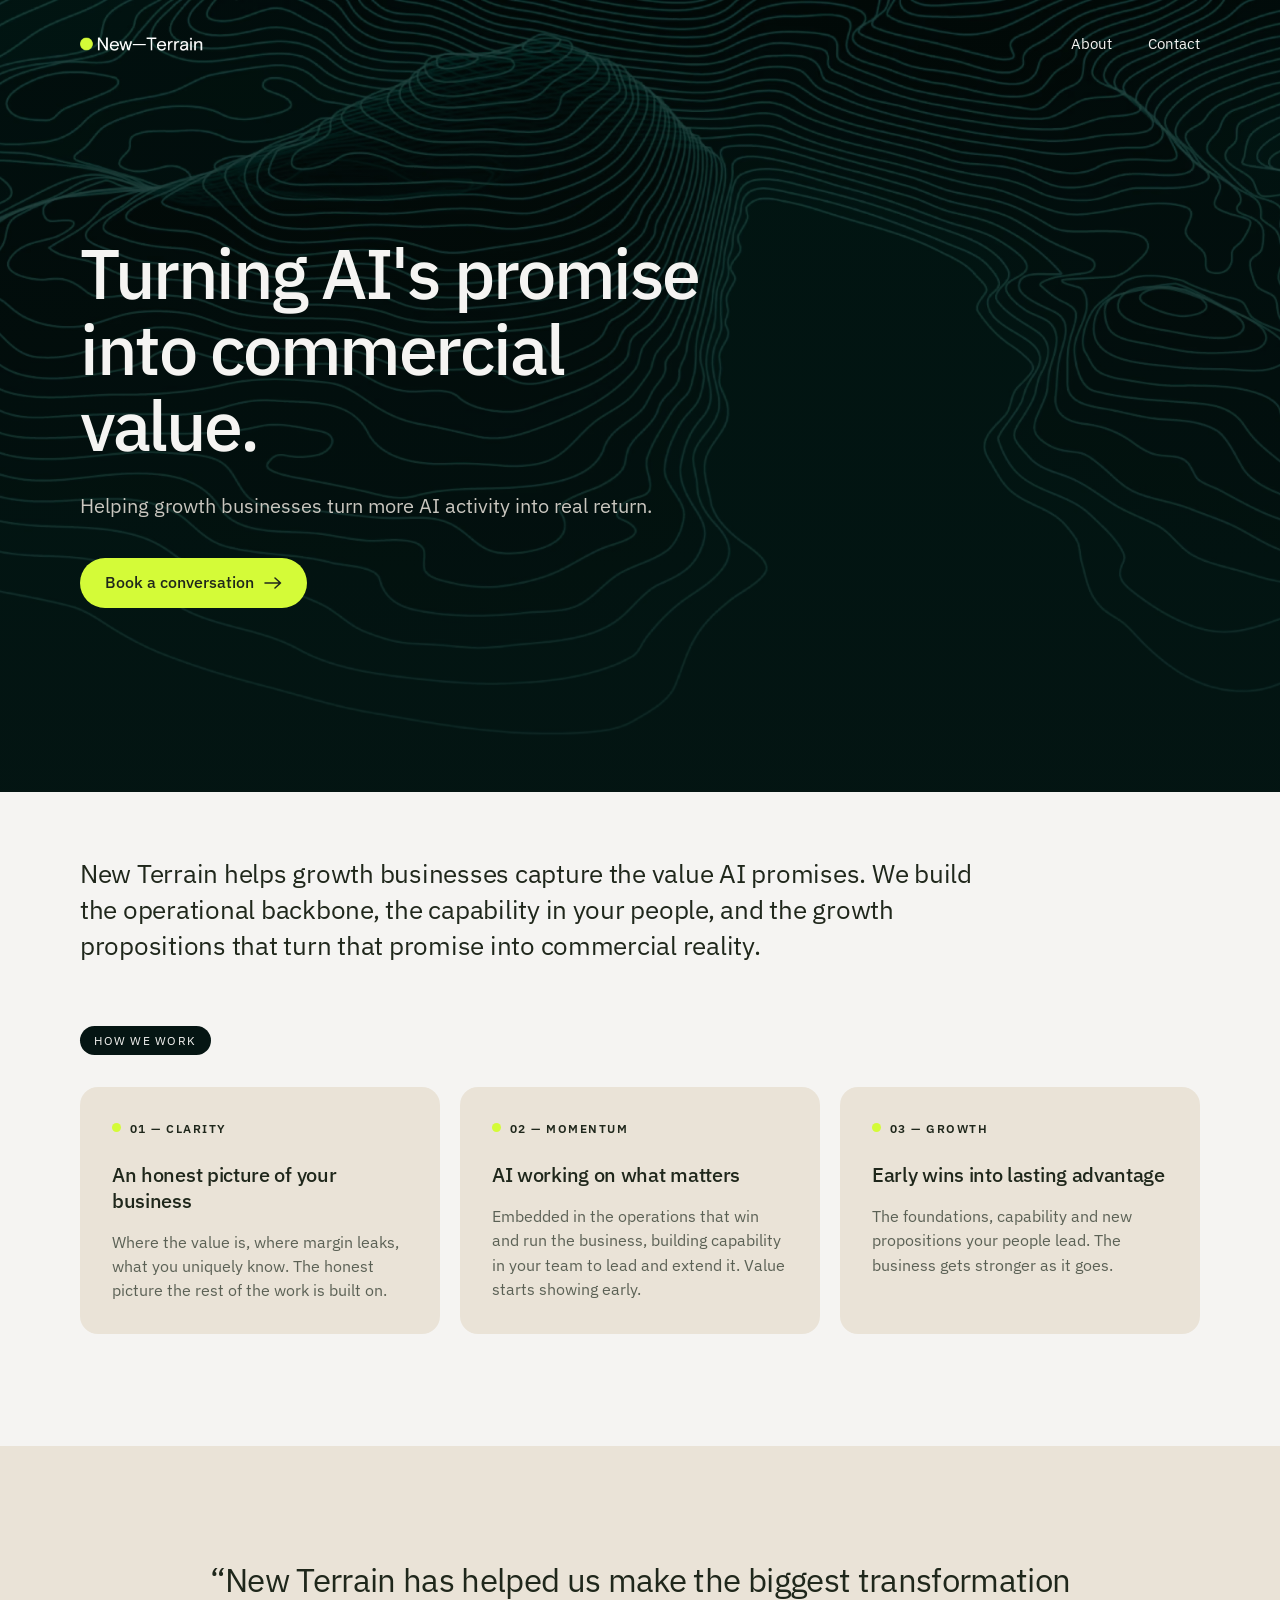
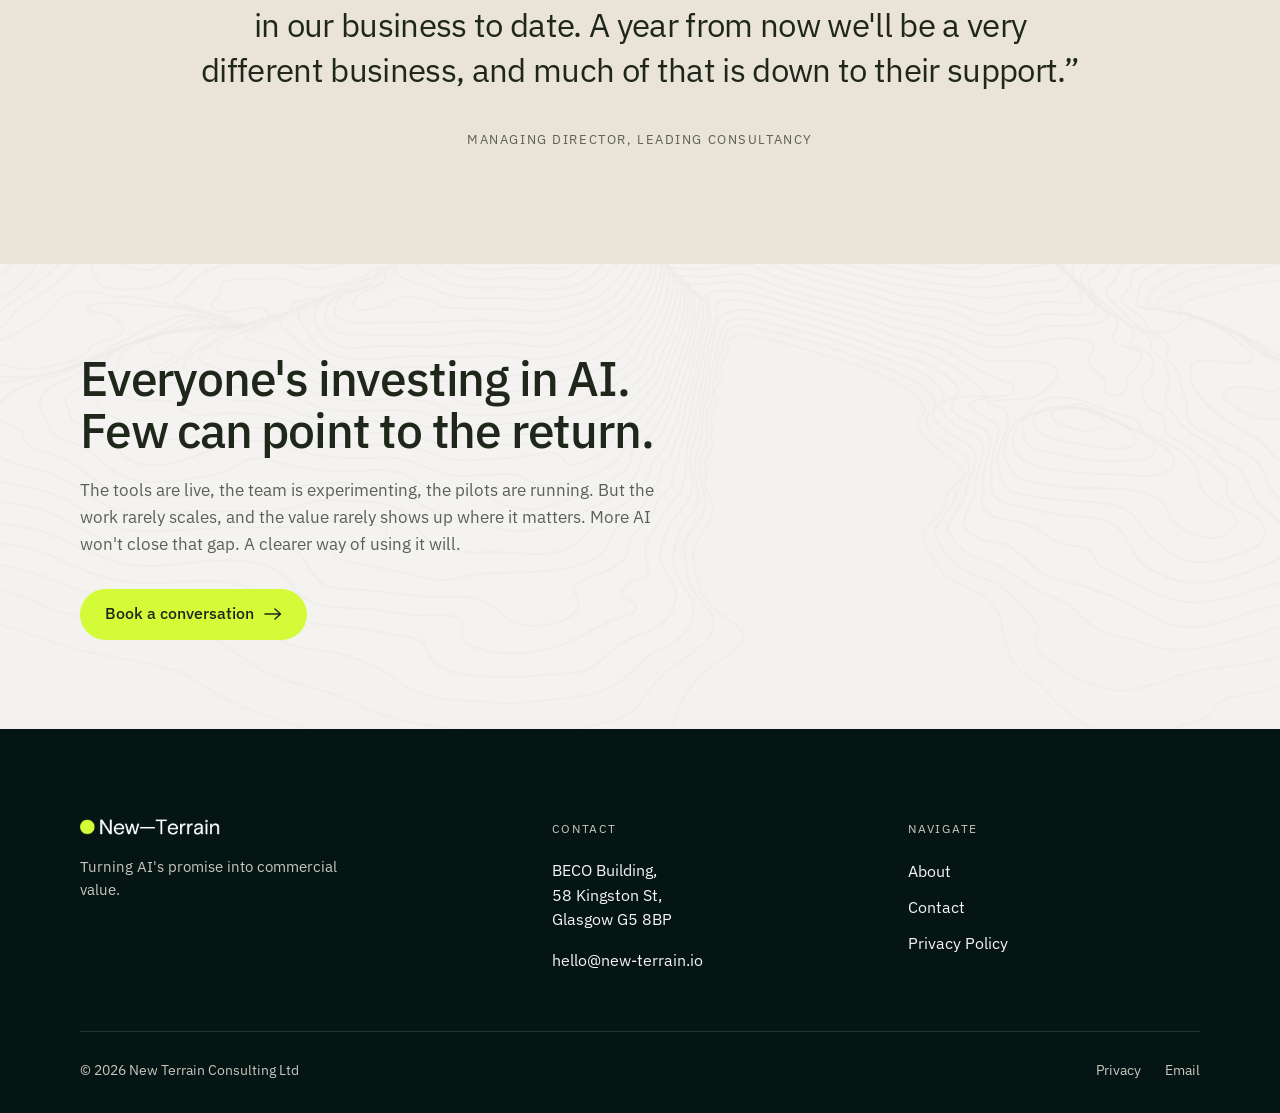
==== index.html @ 5c433cea "Refine homepage cards, about page heading and copy tweaks - Card dot moved before label, label weigh" ====
<!doctype html>
<html lang="en">
<head>
<meta charset="utf-8">
<meta name="viewport" content="width=device-width, initial-scale=1">
<title>New—Terrain — Turning AI's promise into commercial value</title>
<meta name="description" content="Helping growth businesses turn more AI activity into real return.">
<link rel="icon" type="image/png" href="/assets/favicon.png">
<link rel="apple-touch-icon" href="/assets/apple-touch-icon.png">
<link rel="preconnect" href="https://fonts.googleapis.com">
<link rel="preconnect" href="https://fonts.gstatic.com" crossorigin>
<link href="https://fonts.googleapis.com/css2?family=IBM+Plex+Sans:wght@300;400;500;600&display=swap" rel="stylesheet">
<link rel="stylesheet" href="/styles.css">
<link rel="canonical" href="https://new-terrain.io/">
<meta property="og:title" content="New—Terrain — Turning AI's promise into commercial value">
<meta property="og:description" content="Helping growth businesses turn more AI activity into real return.">
<meta property="og:type" content="website">
<meta property="og:url" content="https://new-terrain.io/">
<meta property="og:image" content="https://new-terrain.io/assets/og-image.png">
<meta property="og:image:width" content="1200">
<meta property="og:image:height" content="630">
<meta property="og:site_name" content="New—Terrain">
<meta property="og:locale" content="en_GB">
<meta name="twitter:card" content="summary_large_image">
<meta name="twitter:title" content="New—Terrain — Turning AI's promise into commercial value">
<meta name="twitter:description" content="Helping growth businesses turn more AI activity into real return.">
<meta name="twitter:image" content="https://new-terrain.io/assets/og-image.png">
<script type="application/ld+json">
{
  "@context": "https://schema.org",
  "@type": "Organization",
  "name": "New Terrain Consulting Ltd",
  "alternateName": "New—Terrain",
  "url": "https://new-terrain.io",
  "logo": "https://new-terrain.io/assets/logo-black.png",
  "image": "https://new-terrain.io/assets/og-image.png",
  "email": "hello@new-terrain.io",
  "description": "Helping growth businesses turn more AI activity into real return.",
  "address": {
    "@type": "PostalAddress",
    "streetAddress": "BECO Building, 58 Kingston St",
    "addressLocality": "Glasgow",
    "postalCode": "G5 8BP",
    "addressCountry": "GB"
  },
  "areaServed": "GB",
  "knowsAbout": [
    "Artificial Intelligence consulting",
    "AI workflow automation",
    "AI capability building",
    "Agentic systems",
    "AI governance"
  ],
  "sameAs": []
}
</script>
</head>
<body>

<header class="site-header site-header--on-dark">
  <div class="container">
    <a class="brand" href="/" aria-label="New Terrain home">
      <img src="/assets/logo-white.png" alt="New Terrain">
    </a>
    <nav class="nav" aria-label="Primary">
      <a href="/mission/">About</a>
      <a href="/contact/">Contact</a>
    </nav>
  </div>
</header>

<section class="hero">
  <div class="hero__bg">
    <img src="/assets/background.avif" alt="" aria-hidden="true">
  </div>
  <div class="container hero__inner">
    <h1>Turning AI's promise into commercial value.</h1>
    <p class="lead">Helping growth businesses turn more AI activity into real return.</p>
    <div class="hero__cta">
      <a class="btn btn--primary" href="/contact/">
        Book a conversation <svg class="arrow" width="18" height="12" viewBox="0 0 18 12" fill="none" xmlns="http://www.w3.org/2000/svg" aria-hidden="true"><path d="M1 6h15.5M11 1l5.5 5L11 11" stroke="currentColor" stroke-width="1.5" stroke-linecap="round" stroke-linejoin="round"/></svg>
      </a>
    </div>
  </div>
</section>

<section class="intro">
  <div class="container">
    <p class="intro__lead">New Terrain helps growth businesses capture the value AI promises. We build the operational backbone, the capability in your people, and the growth propositions that turn that promise into commercial reality.</p>
  </div>
</section>

<section class="approach" id="approach" style="padding-top: clamp(2rem, 3vw, 2.5rem);">
  <div class="container">
    <span class="pill">How we work</span>
    <div class="approach__grid">
      <article class="card">
        <div class="card__num"><span class="card__dot" aria-hidden="true"></span>01 — Clarity</div>
        <h3>An honest picture of your business</h3>
        <p>Where the value is, where margin leaks, what you uniquely know. The honest picture the rest of the work is built on.</p>
      </article>
      <article class="card">
        <div class="card__num"><span class="card__dot" aria-hidden="true"></span>02 — Momentum</div>
        <h3>AI working on what matters</h3>
        <p>Embedded in the operations that win and run the business, building capability in your team to lead and extend it. Value starts showing early.</p>
      </article>
      <article class="card">
        <div class="card__num"><span class="card__dot" aria-hidden="true"></span>03 — Growth</div>
        <h3>Early wins into lasting advantage</h3>
        <p>The foundations, capability and new propositions your people lead. The business gets stronger as it goes.</p>
      </article>
    </div>

  </div>
</section>

<section class="quote">
  <div class="container">
    <div class="quote__inner">
      <blockquote>&ldquo;New Terrain has helped us make the biggest transformation in our business to date. A year from now we'll be a very different business, and much of that is down to their support.&rdquo;</blockquote>
      <cite>Managing Director, Leading Consultancy</cite>
    </div>
  </div>
</section>

<section class="callout-close">
  <div class="callout-close__bg">
    <img src="/assets/mission-header.avif" alt="" aria-hidden="true">
  </div>
  <div class="container callout-close__inner">
    <h2>Everyone's investing in AI.<br>Few can point to the return.</h2>
    <p>The tools are live, the team is experimenting, the pilots are running. But the work rarely scales, and the value rarely shows up where it matters. More AI won't close that gap. A clearer way of using it will.</p>
    <a class="btn btn--primary" href="/contact/">
      Book a conversation <svg class="arrow" width="18" height="12" viewBox="0 0 18 12" fill="none" xmlns="http://www.w3.org/2000/svg" aria-hidden="true"><path d="M1 6h15.5M11 1l5.5 5L11 11" stroke="currentColor" stroke-width="1.5" stroke-linecap="round" stroke-linejoin="round"/></svg>
    </a>
  </div>
</section>

<footer class="site-footer">
  <div class="container">
    <div class="footer-grid">
      <div class="footer-brand">
        <img src="/assets/logo-white.png" alt="New Terrain">
        <p>Turning AI's promise into commercial value.</p>
      </div>
      <div class="footer-col">
        <h4>Contact</h4>
        <address>
          BECO Building,<br>
          58 Kingston St,<br>
          Glasgow G5 8BP
        </address>
        <ul style="margin-top: 1rem;">
          <li><a href="mailto:hello@new-terrain.io">hello@new-terrain.io</a></li>
        </ul>
      </div>
      <div class="footer-col">
        <h4>Navigate</h4>
        <ul>
          <li><a href="/mission/">About</a></li>
          <li><a href="/contact/">Contact</a></li>
          <li><a href="/privacy-policy/">Privacy Policy</a></li>
        </ul>
      </div>
    </div>
    <div class="footer-bottom">
      <span>© <span id="year">2026</span> New Terrain Consulting Ltd</span>
      <nav>
        <a href="/privacy-policy/">Privacy</a>
        <a href="mailto:hello@new-terrain.io">Email</a>
      </nav>
    </div>
  </div>
</footer>

<script>
  document.getElementById('year').textContent = new Date().getFullYear();
</script>
<script>
  (function () {
    var carousel = document.getElementById('testimonial-carousel');
    if (!carousel) return;
    var track = carousel.querySelector('.carousel__track');
    var dots = carousel.querySelectorAll('.carousel__dot');
    var current = 0;
    function goTo(index) {
      current = index;
      track.style.transform = 'translateX(-' + (current * 100) + '%)';
      dots.forEach(function (d, i) {
        d.classList.toggle('carousel__dot--active', i === current);
        d.setAttribute('aria-selected', i === current ? 'true' : 'false');
      });
    }
    dots.forEach(function (dot, i) {
      dot.addEventListener('click', function () { goTo(i); });
    });
  })();
</script>
</body>
</html>
---- styles.css ----
:root {
  --bg-cream: #f5f4f2;
  --bg-cream-warm: #eae3d7;
  --bg-dark: #051513;
  --bg-darker: #051513;
  --text-dark: #1f271b;
  --text-muted: #5b6155;
  --text-light: #f5f4f2;
  --text-light-muted: #c9c6bf;
  --accent: #d4fb38;
  --border-soft: rgba(31, 39, 27, 0.12);
  --border-soft-light: rgba(245, 244, 242, 0.14);

  --font-sans: 'IBM Plex Sans', -apple-system, BlinkMacSystemFont, 'Segoe UI', sans-serif;
  --font-mono: 'IBM Plex Sans', -apple-system, BlinkMacSystemFont, 'Segoe UI', sans-serif;

  --max-w: 1200px;
  --gutter: clamp(1.25rem, 4vw, 2.5rem);
  --radius: 18px;
}

* { box-sizing: border-box; margin: 0; padding: 0; }

html { scroll-behavior: smooth; }

body {
  font-family: var(--font-sans);
  background: var(--bg-cream);
  color: var(--text-dark);
  line-height: 1.55;
  font-size: 17px;
  -webkit-font-smoothing: antialiased;
  -moz-osx-font-smoothing: grayscale;
}

img { max-width: 100%; display: block; }

a { color: inherit; text-decoration: none; }

/* ---- Layout helpers ---- */
.container {
  max-width: var(--max-w);
  margin: 0 auto;
  padding-left: var(--gutter);
  padding-right: var(--gutter);
}

section { padding: clamp(4rem, 9vw, 7rem) 0; }

/* ---- Typography ---- */
h1, h2, h3 {
  font-family: var(--font-sans);
  font-weight: 500;
  letter-spacing: -0.025em;
  line-height: 1.08;
}

h1 {
  font-size: clamp(2.3rem, 5.5vw, 4.5rem);
  letter-spacing: -0.035em;
  font-weight: 500;
}

h2 {
  font-size: clamp(1.85rem, 3.8vw, 3rem);
  letter-spacing: -0.025em;
  font-weight: 500;
}

h3 {
  font-size: clamp(1.2rem, 1.6vw, 1.45rem);
  line-height: 1.25;
  font-weight: 500;
  letter-spacing: -0.015em;
}

.eyebrow {
  font-family: var(--font-sans);
  font-weight: 400;
  font-size: 0.78rem;
  letter-spacing: 0.14em;
  text-transform: uppercase;
  color: var(--text-muted);
  margin-bottom: 1.25rem;
  display: inline-block;
}

.lead {
  font-size: clamp(1.1rem, 1.6vw, 1.35rem);
  line-height: 1.5;
  color: var(--text-muted);
  max-width: 38ch;
}

.lead--wide { max-width: 62ch; }

/* ---- Header / nav ---- */
.site-header {
  position: absolute;
  top: 0; left: 0; right: 0;
  z-index: 10;
  padding: 1.75rem 0;
}

.site-header .container {
  display: flex;
  align-items: center;
  justify-content: space-between;
  gap: 2rem;
}

.brand {
  display: inline-flex;
  align-items: center;
}

.brand img { height: 14px; width: auto; }

.nav {
  display: flex;
  gap: clamp(1.25rem, 3vw, 2.25rem);
  font-size: 0.95rem;
}

.nav a {
  position: relative;
  padding: 0.25rem 0;
  transition: opacity 0.2s ease;
}

.nav a:hover { opacity: 0.7; }

.nav a.active::after {
  content: '';
  position: absolute;
  left: 0; right: 0; bottom: -4px;
  height: 1px;
  background: currentColor;
}

/* invert nav for dark hero */
.site-header--on-dark { color: var(--text-light); }
.site-header--on-light { color: var(--text-dark); }

/* ---- Hero ---- */
.hero {
  position: relative;
  min-height: 88vh;
  padding: clamp(7rem, 11vw, 9rem) 0 clamp(4rem, 7vw, 6rem);
  color: var(--text-light);
  background: var(--bg-darker);
  overflow: hidden;
  display: flex;
}

.hero__bg {
  position: absolute;
  inset: 0;
  z-index: 0;
}

.hero__bg img {
  width: 100%;
  height: 100%;
  object-fit: cover;
  opacity: 0.9;
}

.hero__bg::after {
  content: '';
  position: absolute;
  inset: 0;
  background: linear-gradient(180deg, rgba(5,21,19,0.25) 0%, rgba(5,21,19,0.45) 65%, rgba(5,21,19,0.7) 100%);
}

.hero__inner {
  position: relative;
  z-index: 1;
  display: flex;
  flex-direction: column;
  justify-content: center;
  width: 100%;
}

.hero h1 { max-width: 16ch; }

.hero .lead {
  color: var(--text-light-muted);
  margin-top: 1.75rem;
  max-width: 50ch;
}

.hero__cta { margin-top: 2.25rem; }

/* ---- Sub-hero on inner pages ---- */
.page-hero {
  position: relative;
  background: var(--bg-cream);
  color: var(--text-dark);
  padding: clamp(8rem, 14vw, 11rem) 0 clamp(4rem, 7vw, 6rem);
  overflow: hidden;
}

.page-hero__bg {
  position: absolute;
  inset: 0;
  z-index: 0;
}
.page-hero__bg img {
  width: 100%;
  height: 100%;
  object-fit: cover;
}
.page-hero > .container { position: relative; z-index: 1; }

.page-hero .eyebrow { color: var(--text-dark); opacity: 0.7; }
.page-hero h1 { max-width: 18ch; color: var(--text-dark); }
.page-hero .lead { color: var(--text-muted); margin-top: 1.5rem; max-width: 52ch; }

/* ---- Buttons ---- */
.btn {
  display: inline-flex;
  align-items: center;
  justify-content: center;
  gap: 0.6rem;
  padding: 0.8rem 1.5rem 0.85rem;
  border-radius: 999px;
  font-family: var(--font-sans);
  font-weight: 500;
  font-size: 0.98rem;
  line-height: 1.4;
  border: 1px solid transparent;
  cursor: pointer;
  text-align: center;
  transition: transform 0.2s ease, background 0.2s ease, color 0.2s ease;
}

.btn .arrow {
  display: inline-block;
  flex-shrink: 0;
  vertical-align: middle;
}

.btn--primary {
  background: var(--accent);
  color: var(--text-dark);
}

.btn--primary:hover { transform: translateY(-1px); background: #defb6c; }

.btn--ghost {
  background: transparent;
  color: var(--text-light);
  border-color: rgba(245,244,242,0.4);
}

.btn--ghost:hover { background: rgba(245,244,242,0.08); }

.btn--dark { background: var(--bg-dark); color: var(--text-light); }
.btn--dark:hover { background: var(--bg-darker); }

.btn .arrow { transition: transform 0.2s ease; transform-origin: center; }
.btn:hover .arrow { transform: translateX(3px); }

/* ---- Approach section ---- */
.approach { background: var(--bg-cream); }

.approach__intro {
  display: grid;
  grid-template-columns: minmax(0, 1fr) minmax(0, 1.1fr);
  gap: clamp(2rem, 5vw, 5rem);
  margin-bottom: clamp(3rem, 6vw, 5rem);
  align-items: end;
}

.approach__intro p { font-size: 1.1rem; color: var(--text-muted); max-width: 55ch; }

.approach__grid {
  display: grid;
  grid-template-columns: repeat(3, minmax(0, 1fr));
  gap: 1.25rem;
}

.card {
  background: var(--bg-cream-warm);
  border-radius: var(--radius);
  padding: clamp(1.75rem, 2.5vw, 2.25rem);
  display: flex;
  flex-direction: column;
}

.card__num {
  font-family: var(--font-sans);
  font-size: 0.78rem;
  font-weight: 600;
  letter-spacing: 0.12em;
  text-transform: uppercase;
  color: var(--text-dark);
  margin-bottom: 1.5rem;
}

.card__dot {
  width: 9px; height: 9px; border-radius: 50%;
  background: var(--accent);
  display: inline-block;
  margin-right: 0.55rem;
  vertical-align: middle;
  position: relative;
  top: -2px;
}

.card h3 { margin-bottom: 1rem; }

.card p { color: var(--text-muted); font-size: 0.98rem; line-height: 1.55; }

.approach__footnote {
  margin-top: clamp(3rem, 5vw, 4rem);
  display: flex;
  flex-wrap: wrap;
  align-items: center;
  justify-content: space-between;
  gap: 2rem;
  padding-top: 2.5rem;
  border-top: 1px solid var(--border-soft);
}

.approach__footnote p {
  flex: 1 1 auto;
  max-width: 52ch;
  color: var(--text-dark);
  font-size: clamp(1.2rem, 1.6vw, 1.45rem);
  line-height: 1.3;
  font-weight: 500;
  letter-spacing: -0.015em;
}

/* ---- Quote ---- */
.quote {
  background: var(--bg-cream-warm);
  text-align: center;
}

.quote__inner { max-width: 880px; margin: 0 auto; text-align: center; }

.quote blockquote {
  font-family: var(--font-sans);
  font-weight: 400;
  font-size: clamp(1.35rem, 2.6vw, 2.1rem);
  line-height: 1.35;
  letter-spacing: -0.02em;
  margin-bottom: 2rem;
}

.quote cite {
  font-style: normal;
  font-family: var(--font-sans);
  font-weight: 400;
  font-size: 0.82rem;
  letter-spacing: 0.12em;
  text-transform: uppercase;
  color: var(--text-muted);
}

/* ---- Results ---- */
.results {
  background: var(--bg-dark);
  color: var(--text-light);
}

.results .eyebrow { color: var(--accent); }
.results h2 { margin-bottom: 1.5rem; max-width: 18ch; }
.results__lead {
  color: var(--text-light-muted);
  max-width: 64ch;
  margin-bottom: clamp(3rem, 6vw, 5rem);
  font-size: 1.15rem;
  line-height: 1.55;
}

.stats {
  display: grid;
  grid-template-columns: repeat(2, minmax(0, 1fr));
  gap: 1.25rem;
}

.stat {
  background: rgba(245,244,242,0.04);
  border: 1px solid var(--border-soft-light);
  border-radius: var(--radius);
  padding: clamp(2rem, 3vw, 2.5rem);
}

.stat__num {
  font-family: var(--font-sans);
  font-weight: 500;
  font-size: clamp(2.75rem, 5.5vw, 4.5rem);
  letter-spacing: -0.04em;
  color: var(--accent);
  line-height: 1;
  margin-bottom: 0.75rem;
}

.stat__label {
  font-family: var(--font-sans);
  font-weight: 400;
  font-size: 0.78rem;
  letter-spacing: 0.12em;
  text-transform: uppercase;
  color: var(--text-light);
  margin-bottom: 1rem;
}

.stat__body { color: var(--text-light-muted); font-size: 1rem; line-height: 1.55; }

/* ---- Intro lead (sits below page-hero) ---- */
.intro {
  background: var(--bg-cream);
  padding: clamp(2.5rem, 5vw, 4.5rem) 0 clamp(1rem, 2vw, 1.5rem);
}

.intro__lead {
  font-size: clamp(1.25rem, 2vw, 1.65rem);
  line-height: 1.4;
  letter-spacing: -0.01em;
  color: var(--text-dark);
  max-width: 56ch;
  font-weight: 400;
}

/* ---- Mission / about content ---- */
.content {
  background: var(--bg-cream);
}

.content__inner {
  display: grid;
  grid-template-columns: minmax(0, 0.35fr) minmax(0, 1fr);
  gap: clamp(2rem, 6vw, 5rem);
  max-width: 1100px;
  margin: 0 auto;
}

.content h2 {
  font-size: clamp(1.5rem, 2vw, 1.85rem);
  letter-spacing: -0.005em;
  position: sticky;
  top: 2rem;
}

.content__body p {
  font-size: 1.1rem;
  line-height: 1.65;
  color: var(--text-dark);
  margin-bottom: 1.4rem;
  max-width: 60ch;
}

.content__body p:last-child { margin-bottom: 0; }

.content + .content { padding-top: 0; }

/* ---- Photo block ---- */
.photo-block {
  padding: 0 0 clamp(4rem, 8vw, 7rem);
  background: var(--bg-cream);
}

.photo-block img {
  width: 100%;
  height: auto;
  max-height: 560px;
  object-fit: cover;
  border-radius: var(--radius);
}

/* ---- Contact page ---- */
.contact-grid {
  display: grid;
  grid-template-columns: minmax(0, 1fr) minmax(0, 1fr);
  gap: clamp(2rem, 5vw, 4rem);
  align-items: start;
}

.contact-card {
  background: var(--bg-cream-warm);
  border-radius: var(--radius);
  padding: clamp(2rem, 3vw, 2.5rem);
}

.contact-card h3 {
  font-family: var(--font-sans);
  font-size: 0.78rem;
  letter-spacing: 0.14em;
  text-transform: uppercase;
  color: var(--text-muted);
  margin-bottom: 0.75rem;
  font-weight: 400;
}

.contact-card address {
  font-style: normal;
  font-size: 1.15rem;
  line-height: 1.5;
}

.contact-card a:not(.btn) {
  border-bottom: 1px solid var(--text-dark);
}

.contact-card a:not(.btn):hover { color: var(--text-muted); border-color: var(--text-muted); }

.contact-card + .contact-card { margin-top: 1.25rem; }

/* ---- Privacy / long-form ---- */
.prose {
  max-width: 760px;
  margin: 0 auto;
}

.prose p, .prose ul, .prose ol {
  font-size: 1.05rem;
  line-height: 1.7;
  margin-bottom: 1.25rem;
  color: var(--text-dark);
}

.prose ul, .prose ol { padding-left: 1.25rem; }
.prose li { margin-bottom: 0.4rem; }

.prose h2 {
  font-size: 1.5rem;
  margin: 2.5rem 0 1rem;
  letter-spacing: -0.005em;
}

.prose strong { font-weight: 600; }

.prose a {
  color: var(--text-dark);
  border-bottom: 1px solid currentColor;
}

.prose .meta {
  font-family: var(--font-sans);
  font-size: 0.82rem;
  letter-spacing: 0.06em;
  text-transform: uppercase;
  color: var(--text-muted);
  margin-bottom: 2.5rem;
}

/* ---- Footer ---- */
.site-footer {
  background: var(--bg-darker);
  color: var(--text-light);
  padding: clamp(4rem, 7vw, 6rem) 0 2rem;
}

.site-footer .footer-grid {
  display: grid;
  grid-template-columns: minmax(0, 1.4fr) minmax(0, 1fr) minmax(0, 1fr);
  gap: clamp(2rem, 5vw, 4rem);
  padding-bottom: 3rem;
  border-bottom: 1px solid var(--border-soft-light);
}

.footer-brand img { height: 16px; margin-bottom: 1.25rem; }
.footer-brand p { color: var(--text-light-muted); max-width: 32ch; font-size: 0.95rem; line-height: 1.5; }

.footer-col h4 {
  font-family: var(--font-sans);
  font-weight: 400;
  font-size: 0.78rem;
  letter-spacing: 0.14em;
  text-transform: uppercase;
  color: var(--text-light-muted);
  margin-bottom: 1.25rem;
}

.footer-col ul { list-style: none; }
.footer-col li { margin-bottom: 0.6rem; }
.footer-col a { font-size: 0.98rem; }
.footer-col a:hover { color: var(--accent); }
.footer-col address { font-style: normal; font-size: 0.98rem; line-height: 1.55; color: var(--text-light); }

.footer-bottom {
  display: flex;
  flex-wrap: wrap;
  justify-content: space-between;
  align-items: center;
  gap: 1rem;
  padding-top: 1.75rem;
  font-size: 0.85rem;
  color: var(--text-light-muted);
}

.footer-bottom nav { display: flex; gap: 1.5rem; }

/* ---- Pill label ---- */
.pill {
  display: inline-flex;
  align-items: center;
  background: var(--bg-dark);
  color: var(--text-light);
  padding: 0.3rem 0.9rem;
  border-radius: 999px;
  font-size: 0.78rem;
  font-weight: 400;
  letter-spacing: 0.1em;
  text-transform: uppercase;
  margin-bottom: 2rem;
}

/* ---- Callout block ---- */
.callout {
  background: var(--bg-dark);
  color: var(--text-light);
  border-radius: var(--radius);
  padding: clamp(2rem, 3.5vw, 3rem);
}

.callout h2 {
  color: var(--text-light);
  margin-bottom: 1.25rem;
  max-width: 28ch;
}

.callout p {
  color: var(--text-light-muted);
  font-size: 1.05rem;
  line-height: 1.6;
  max-width: 60ch;
}

/* ---- Callout close section ---- */
.callout-close {
  position: relative;
  background: var(--bg-cream);
  color: var(--text-dark);
  padding: clamp(4rem, 7vw, 6rem) 0;
  overflow: hidden;
}

.callout-close__bg {
  position: absolute;
  inset: 0;
  z-index: 0;
}

.callout-close__bg img {
  width: 100%;
  height: 100%;
  object-fit: cover;
  opacity: 0.2;
}

.callout-close__inner {
  position: relative;
  z-index: 1;
}

.callout-close h2 {
  color: var(--text-dark);
  max-width: 22ch;
  margin-bottom: 1.25rem;
}

.callout-close p {
  color: var(--text-muted);
  font-size: 1.05rem;
  line-height: 1.6;
  max-width: 58ch;
  margin-bottom: 2rem;
}

/* ---- Carousel ---- */
.carousel { position: relative; overflow: hidden; }

.carousel__track {
  display: flex;
  transition: transform 0.45s ease;
}

.carousel__slide { min-width: 100%; }

.carousel__dots {
  display: flex;
  justify-content: center;
  gap: 0.6rem;
  margin-top: 2.5rem;
}

.carousel__dot {
  width: 8px;
  height: 8px;
  border-radius: 50%;
  background: rgba(31, 39, 27, 0.2);
  border: none;
  cursor: pointer;
  padding: 0;
  transition: background 0.2s ease;
}

.carousel__dot--active,
.carousel__dot:hover { background: var(--text-dark); }

/* ---- Responsive ---- */
@media (max-width: 880px) {
  .approach__intro { grid-template-columns: 1fr; }
  .approach__grid { grid-template-columns: 1fr; }
  .stats { grid-template-columns: 1fr; }
  .contact-grid { grid-template-columns: 1fr; }
  .content__inner { grid-template-columns: 1fr; }
  .content h2 { position: static; }
  .site-footer .footer-grid { grid-template-columns: 1fr 1fr; }
  .footer-brand { grid-column: 1 / -1; }
  .hero__inner { min-height: auto; }
}

@media (max-width: 520px) {
  .site-header { padding: 1.25rem 0; }
  .brand img { height: 22px; }
  .nav { font-size: 0.9rem; gap: 1rem; }
  .site-footer .footer-grid { grid-template-columns: 1fr; }
}
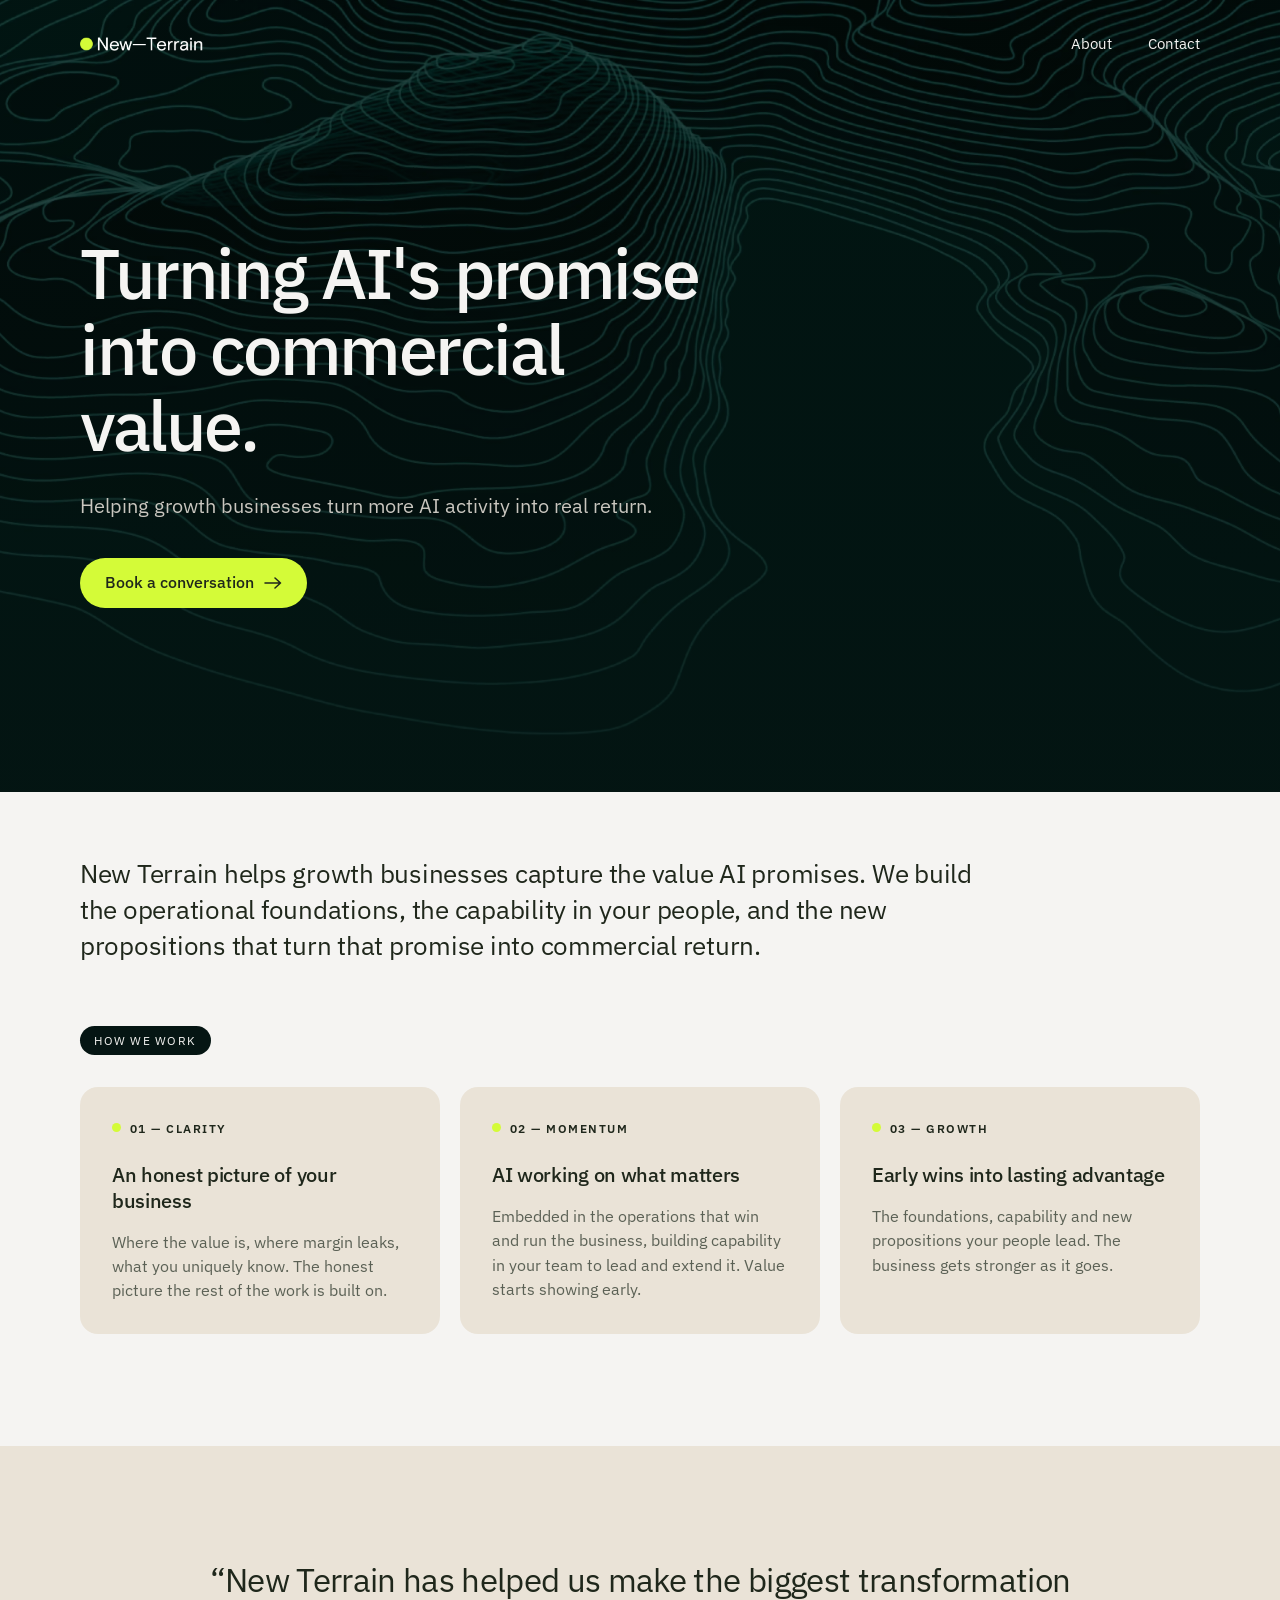
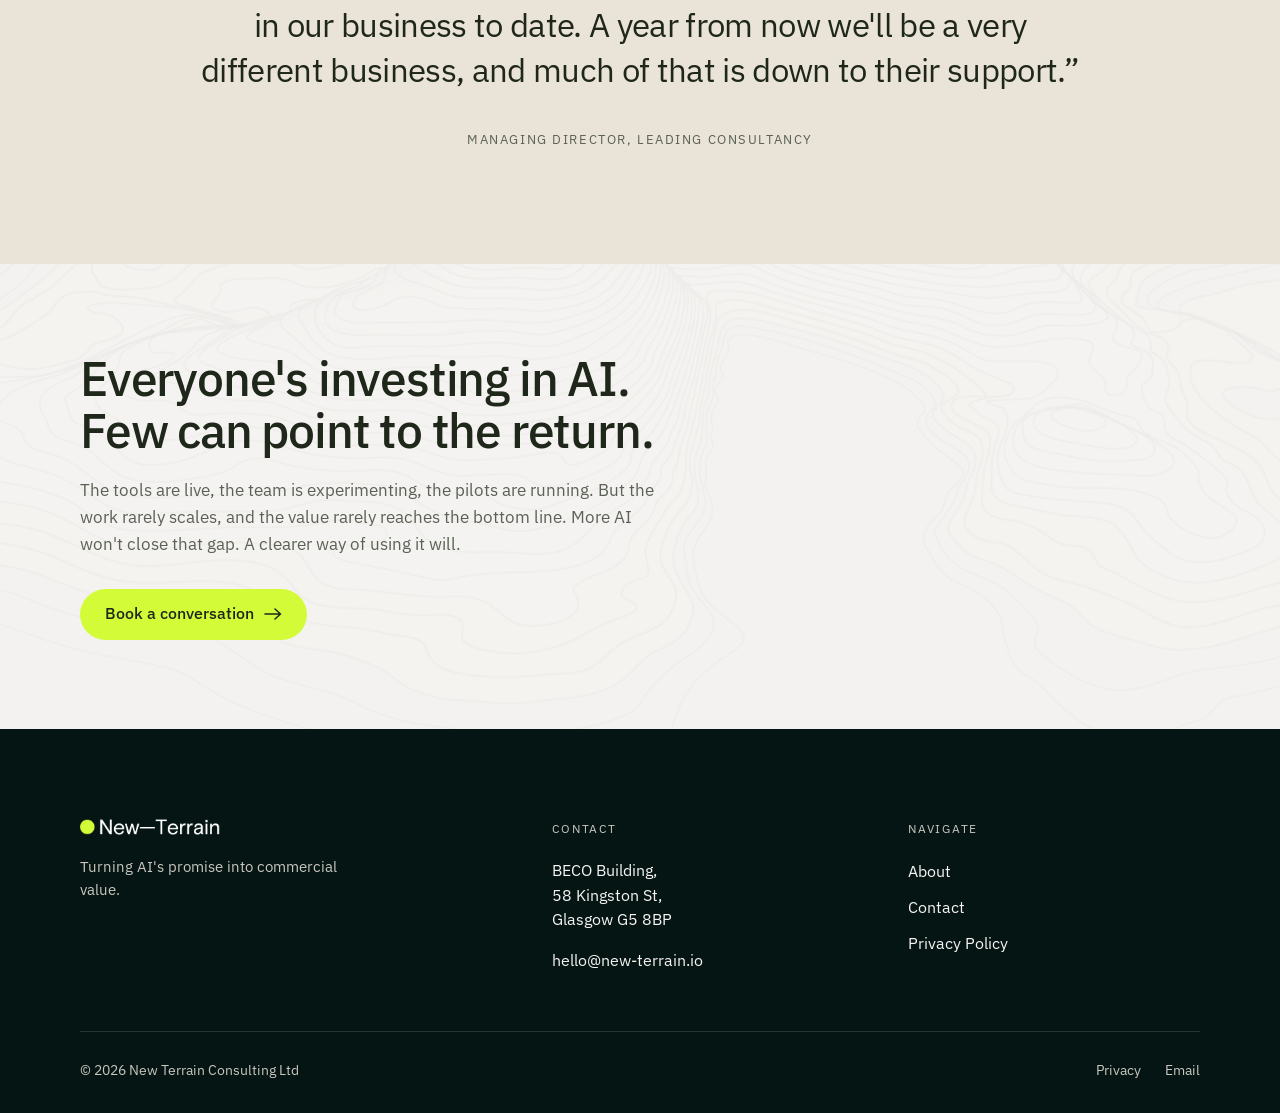
==== commit fa1abefc: "Copy and consistency updates across home, about, and contact pages - Homepage intro: foundations/new" ====
--- a/index.html
+++ b/index.html
@@ -86,7 +86,7 @@
 
 <section class="intro">
   <div class="container">
-    <p class="intro__lead">New Terrain helps growth businesses capture the value AI promises. We build the operational backbone, the capability in your people, and the growth propositions that turn that promise into commercial reality.</p>
+    <p class="intro__lead">New Terrain helps growth businesses capture the value AI promises. We build the operational foundations, the capability in your people, and the new propositions that turn that promise into commercial return.</p>
   </div>
 </section>
 
@@ -129,7 +129,7 @@
   </div>
   <div class="container callout-close__inner">
     <h2>Everyone's investing in AI.<br>Few can point to the return.</h2>
-    <p>The tools are live, the team is experimenting, the pilots are running. But the work rarely scales, and the value rarely shows up where it matters. More AI won't close that gap. A clearer way of using it will.</p>
+    <p>The tools are live, the team is experimenting, the pilots are running. But the work rarely scales, and the value rarely reaches the bottom line. More AI won't close that gap. A clearer way of using it will.</p>
     <a class="btn btn--primary" href="/contact/">
       Book a conversation <svg class="arrow" width="18" height="12" viewBox="0 0 18 12" fill="none" xmlns="http://www.w3.org/2000/svg" aria-hidden="true"><path d="M1 6h15.5M11 1l5.5 5L11 11" stroke="currentColor" stroke-width="1.5" stroke-linecap="round" stroke-linejoin="round"/></svg>
     </a>
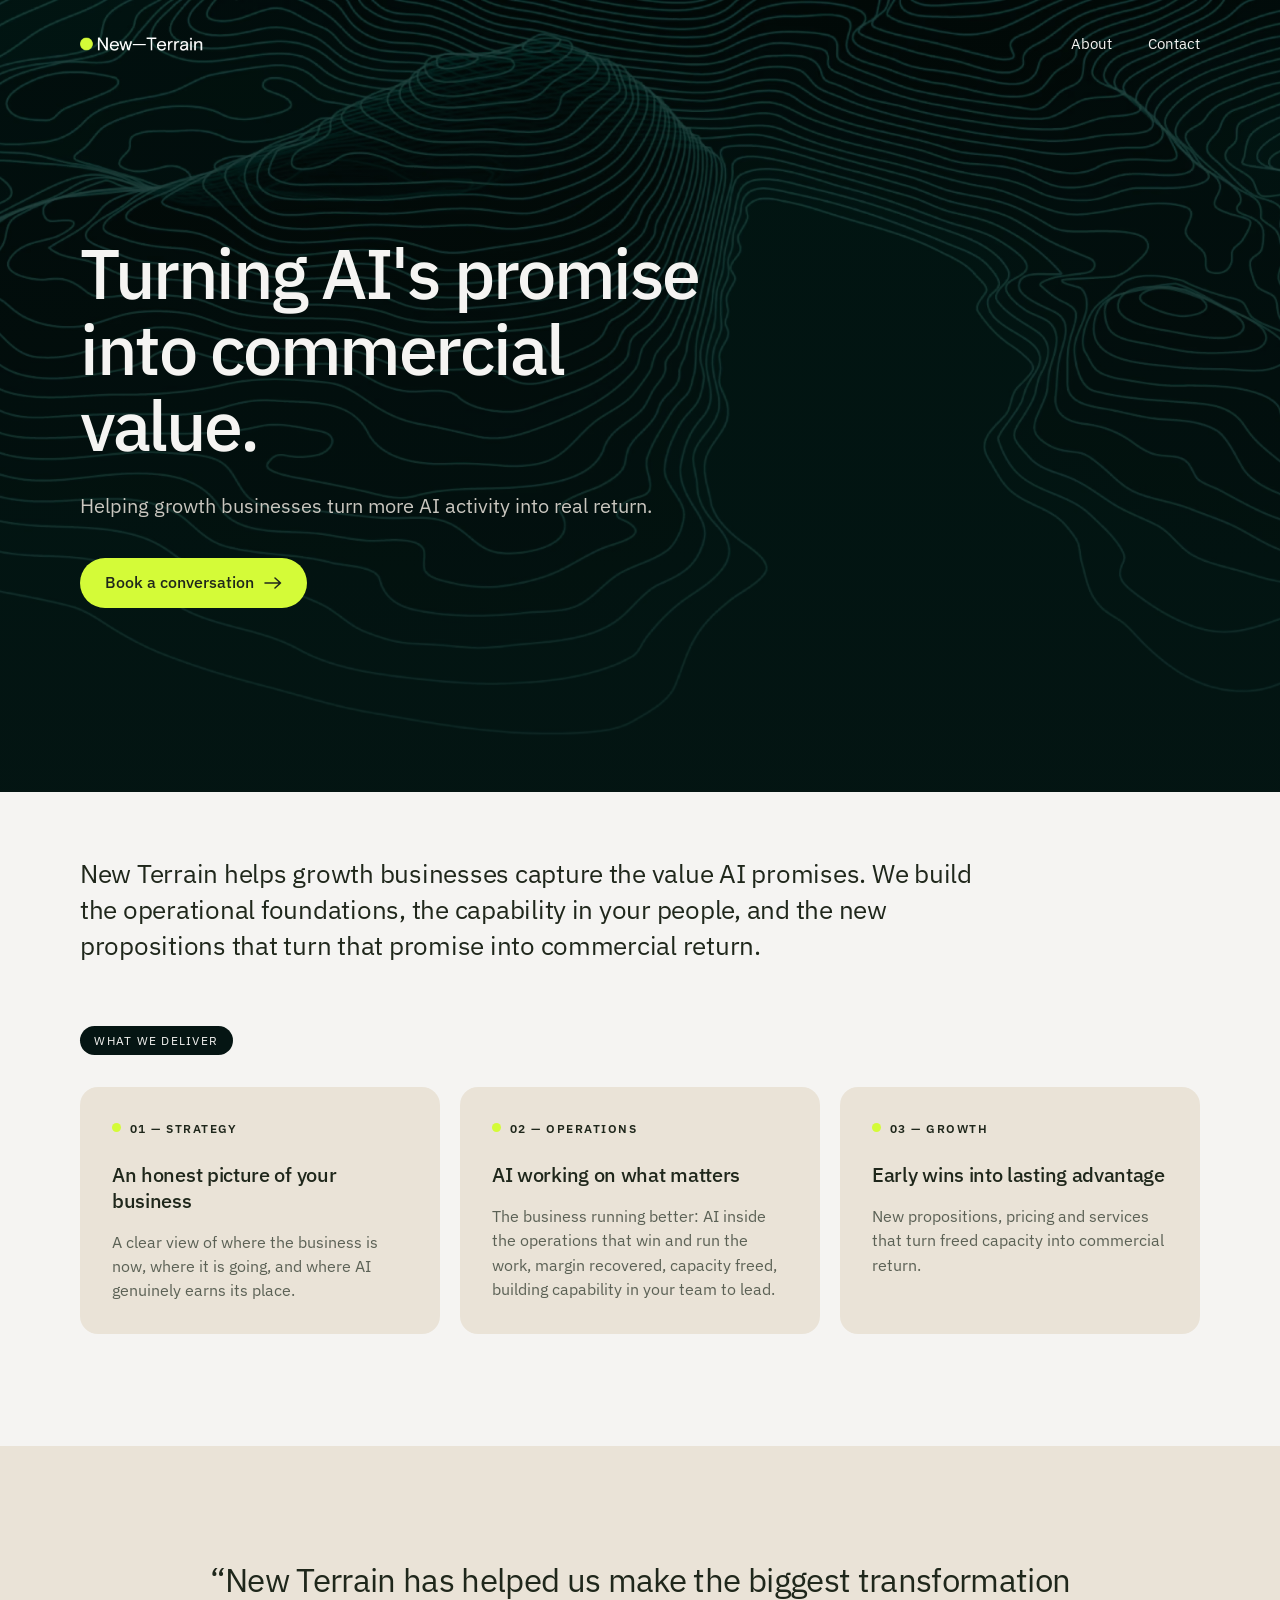
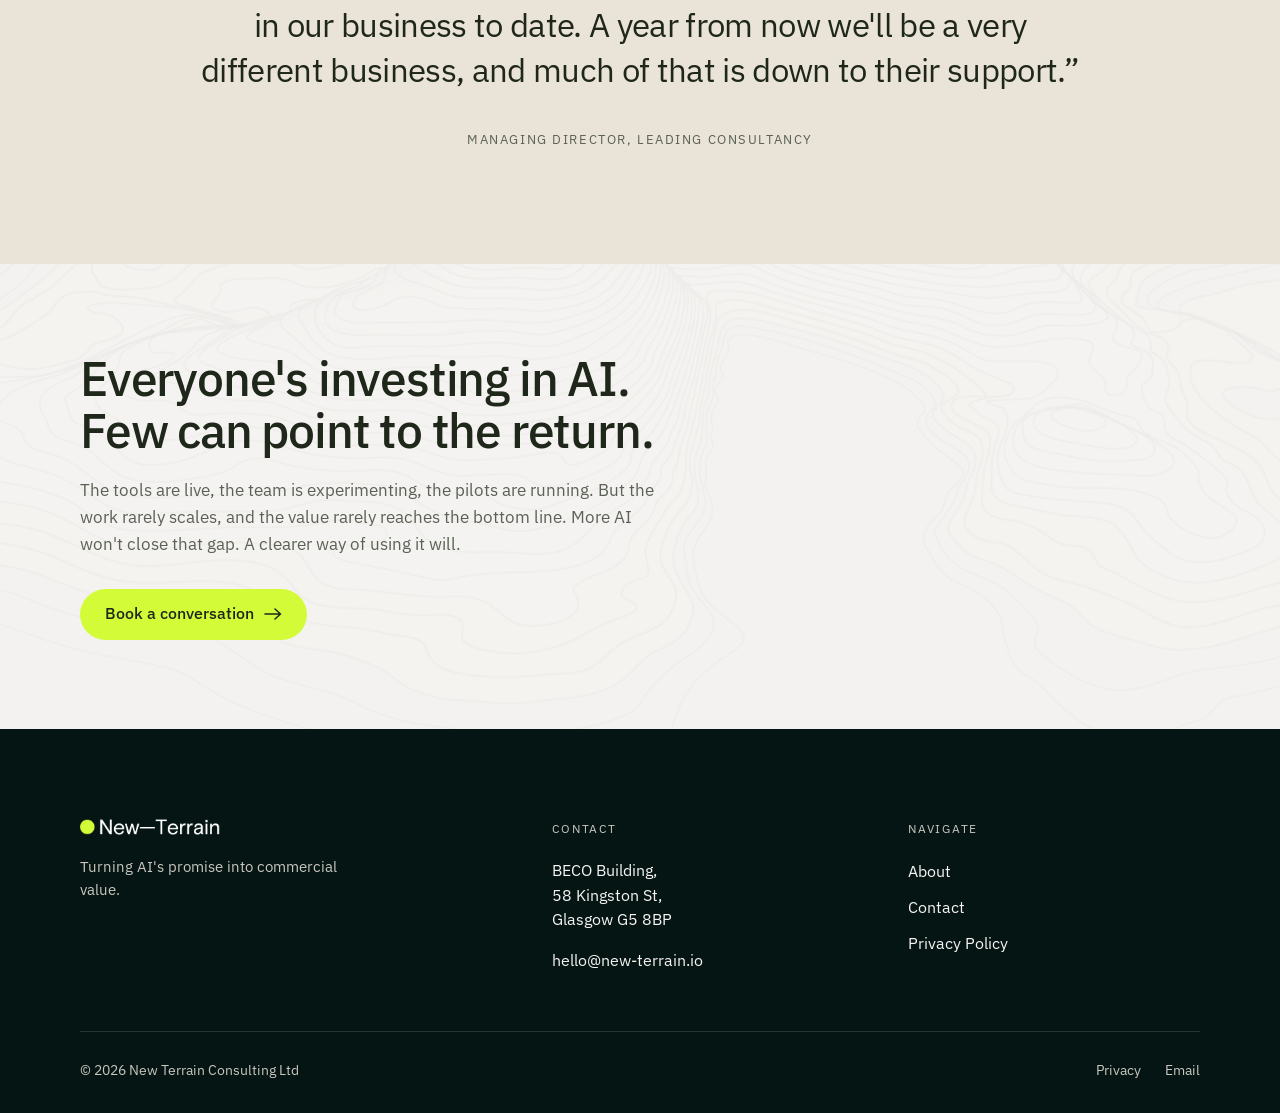
==== commit 536021ee: "Update 'How we work' section to 'What we deliver' with new copy Renamed section pill and updated all" ====
--- a/index.html
+++ b/index.html
@@ -54,6 +54,13 @@
   "sameAs": []
 }
 </script>
+<script async src="https://www.googletagmanager.com/gtag/js?id=G-KF2E6MYX66"></script>
+<script>
+  window.dataLayer = window.dataLayer || [];
+  function gtag(){dataLayer.push(arguments);}
+  gtag('js', new Date());
+  gtag('config', 'G-KF2E6MYX66');
+</script>
 </head>
 <body>
 
@@ -92,22 +99,22 @@
 
 <section class="approach" id="approach" style="padding-top: clamp(2rem, 3vw, 2.5rem);">
   <div class="container">
-    <span class="pill">How we work</span>
+    <span class="pill">What we deliver</span>
     <div class="approach__grid">
       <article class="card">
-        <div class="card__num"><span class="card__dot" aria-hidden="true"></span>01 — Clarity</div>
+        <div class="card__num"><span class="card__dot" aria-hidden="true"></span>01 — Strategy</div>
         <h3>An honest picture of your business</h3>
-        <p>Where the value is, where margin leaks, what you uniquely know. The honest picture the rest of the work is built on.</p>
+        <p>A clear view of where the business is now, where it is going, and where AI genuinely earns its place.</p>
       </article>
       <article class="card">
-        <div class="card__num"><span class="card__dot" aria-hidden="true"></span>02 — Momentum</div>
+        <div class="card__num"><span class="card__dot" aria-hidden="true"></span>02 — Operations</div>
         <h3>AI working on what matters</h3>
-        <p>Embedded in the operations that win and run the business, building capability in your team to lead and extend it. Value starts showing early.</p>
+        <p>The business running better: AI inside the operations that win and run the work, margin recovered, capacity freed, building capability in your team to lead.</p>
       </article>
       <article class="card">
         <div class="card__num"><span class="card__dot" aria-hidden="true"></span>03 — Growth</div>
         <h3>Early wins into lasting advantage</h3>
-        <p>The foundations, capability and new propositions your people lead. The business gets stronger as it goes.</p>
+        <p>New propositions, pricing and services that turn freed capacity into commercial return.</p>
       </article>
     </div>
 
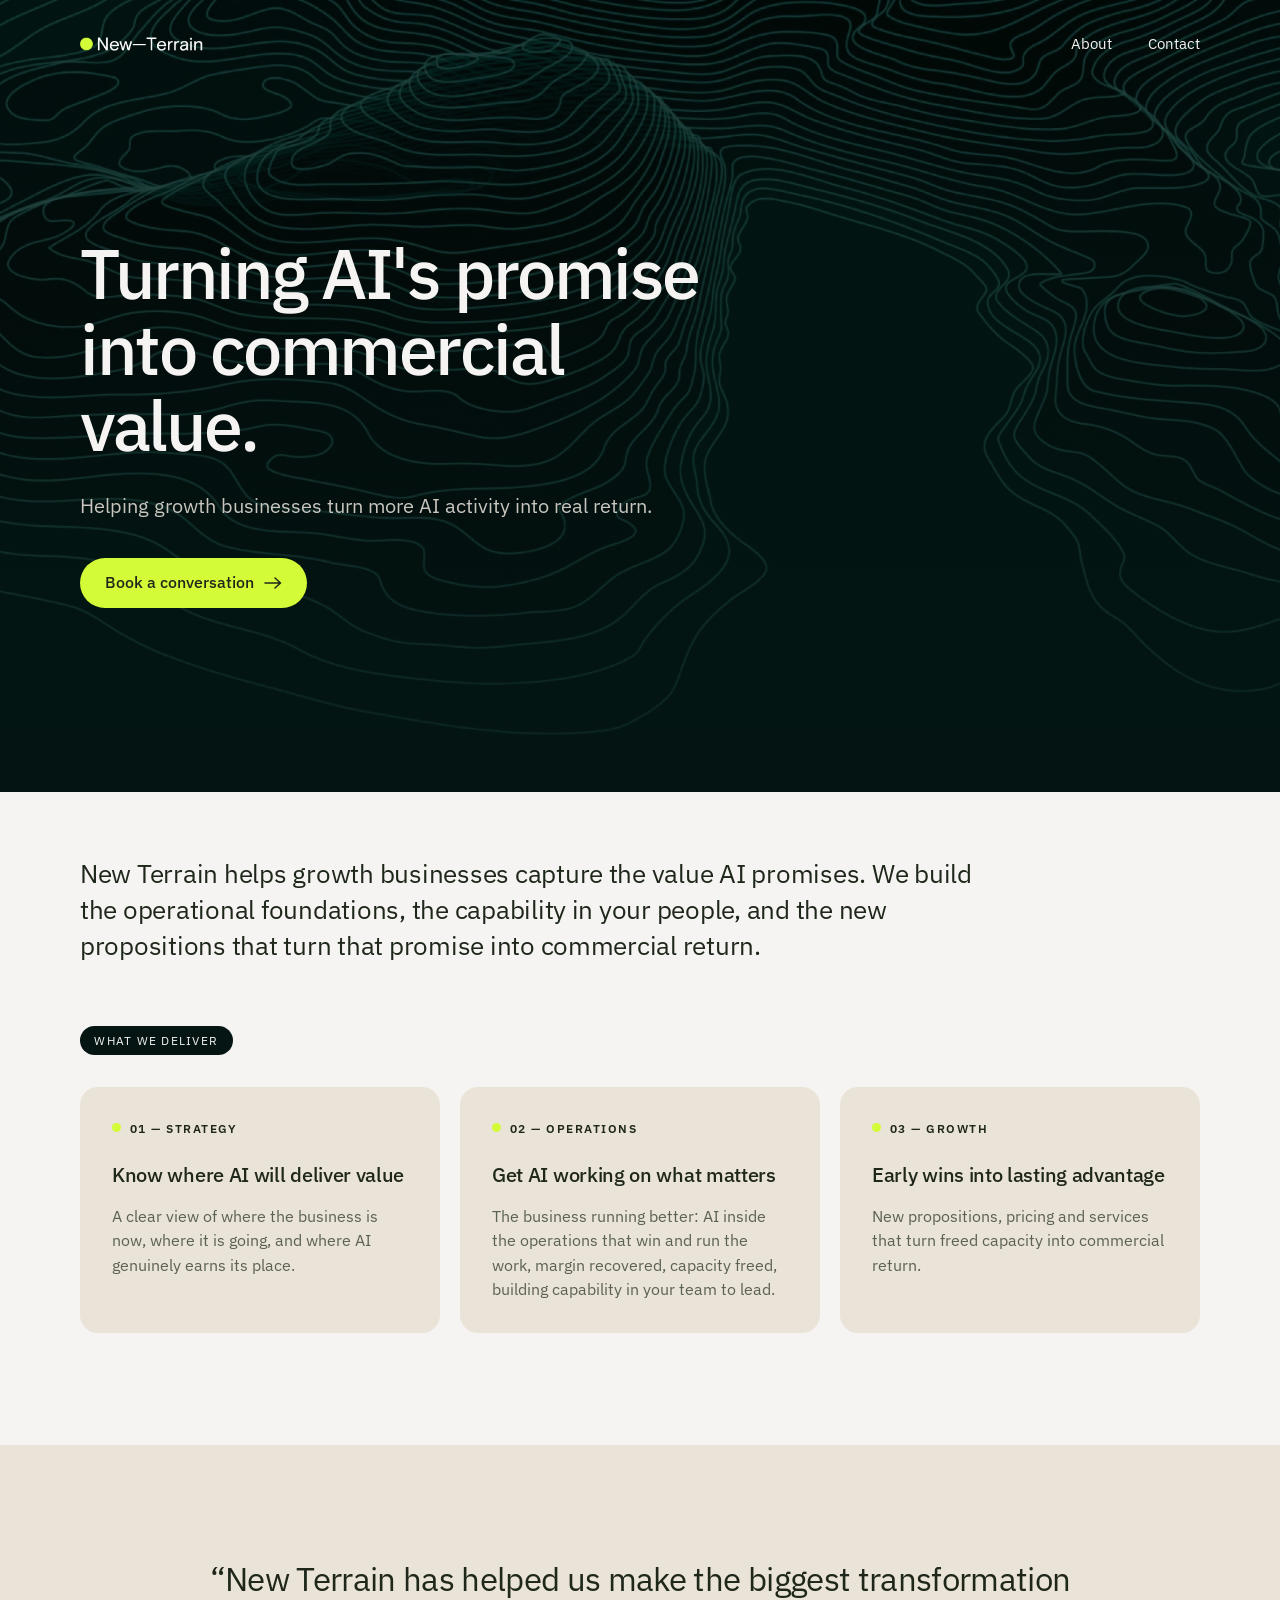
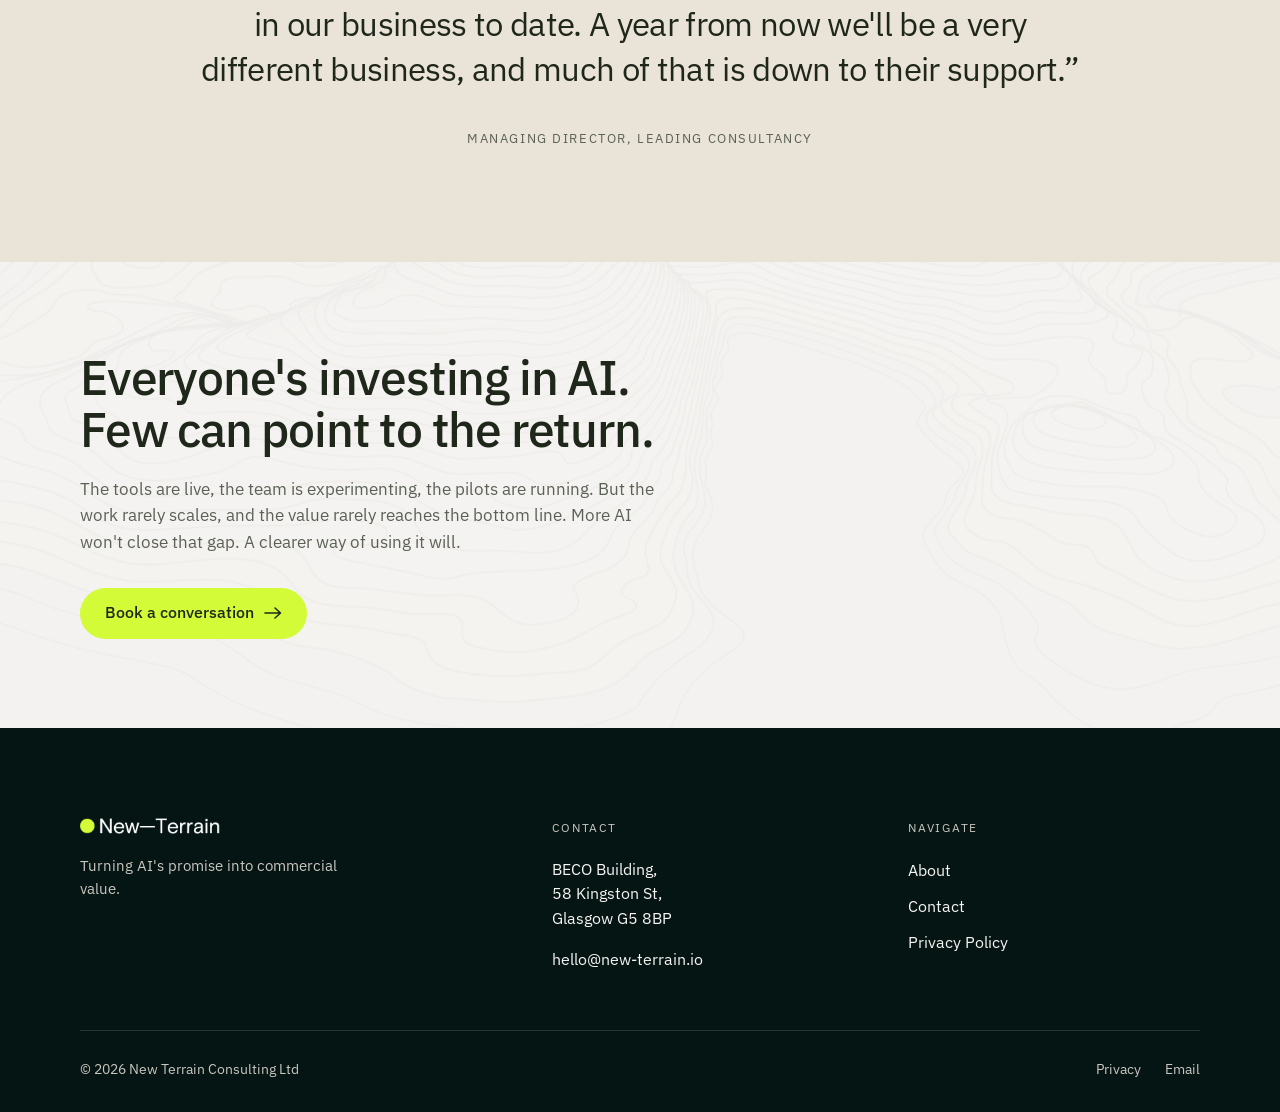
==== commit 57180f45: "Update homepage cards and about page approach section - Homepage: update card headlines to 'Know whe" ====
--- a/index.html
+++ b/index.html
@@ -103,12 +103,12 @@
     <div class="approach__grid">
       <article class="card">
         <div class="card__num"><span class="card__dot" aria-hidden="true"></span>01 — Strategy</div>
-        <h3>An honest picture of your business</h3>
+        <h3>Know where AI will deliver value</h3>
         <p>A clear view of where the business is now, where it is going, and where AI genuinely earns its place.</p>
       </article>
       <article class="card">
         <div class="card__num"><span class="card__dot" aria-hidden="true"></span>02 — Operations</div>
-        <h3>AI working on what matters</h3>
+        <h3>Get AI working on what matters</h3>
         <p>The business running better: AI inside the operations that win and run the work, margin recovered, capacity freed, building capability in your team to lead.</p>
       </article>
       <article class="card">
--- a/styles.css
+++ b/styles.css
@@ -456,6 +456,19 @@
 }
 
 .content__body p:last-child { margin-bottom: 0; }
+
+.content__body ol {
+  padding-left: 2rem;
+  margin-bottom: 1.4rem;
+}
+
+.content__body ol li {
+  font-size: 1.1rem;
+  line-height: 1.65;
+  color: var(--text-dark);
+  margin-bottom: 0.75rem;
+  max-width: 60ch;
+}
 
 .content + .content { padding-top: 0; }
 
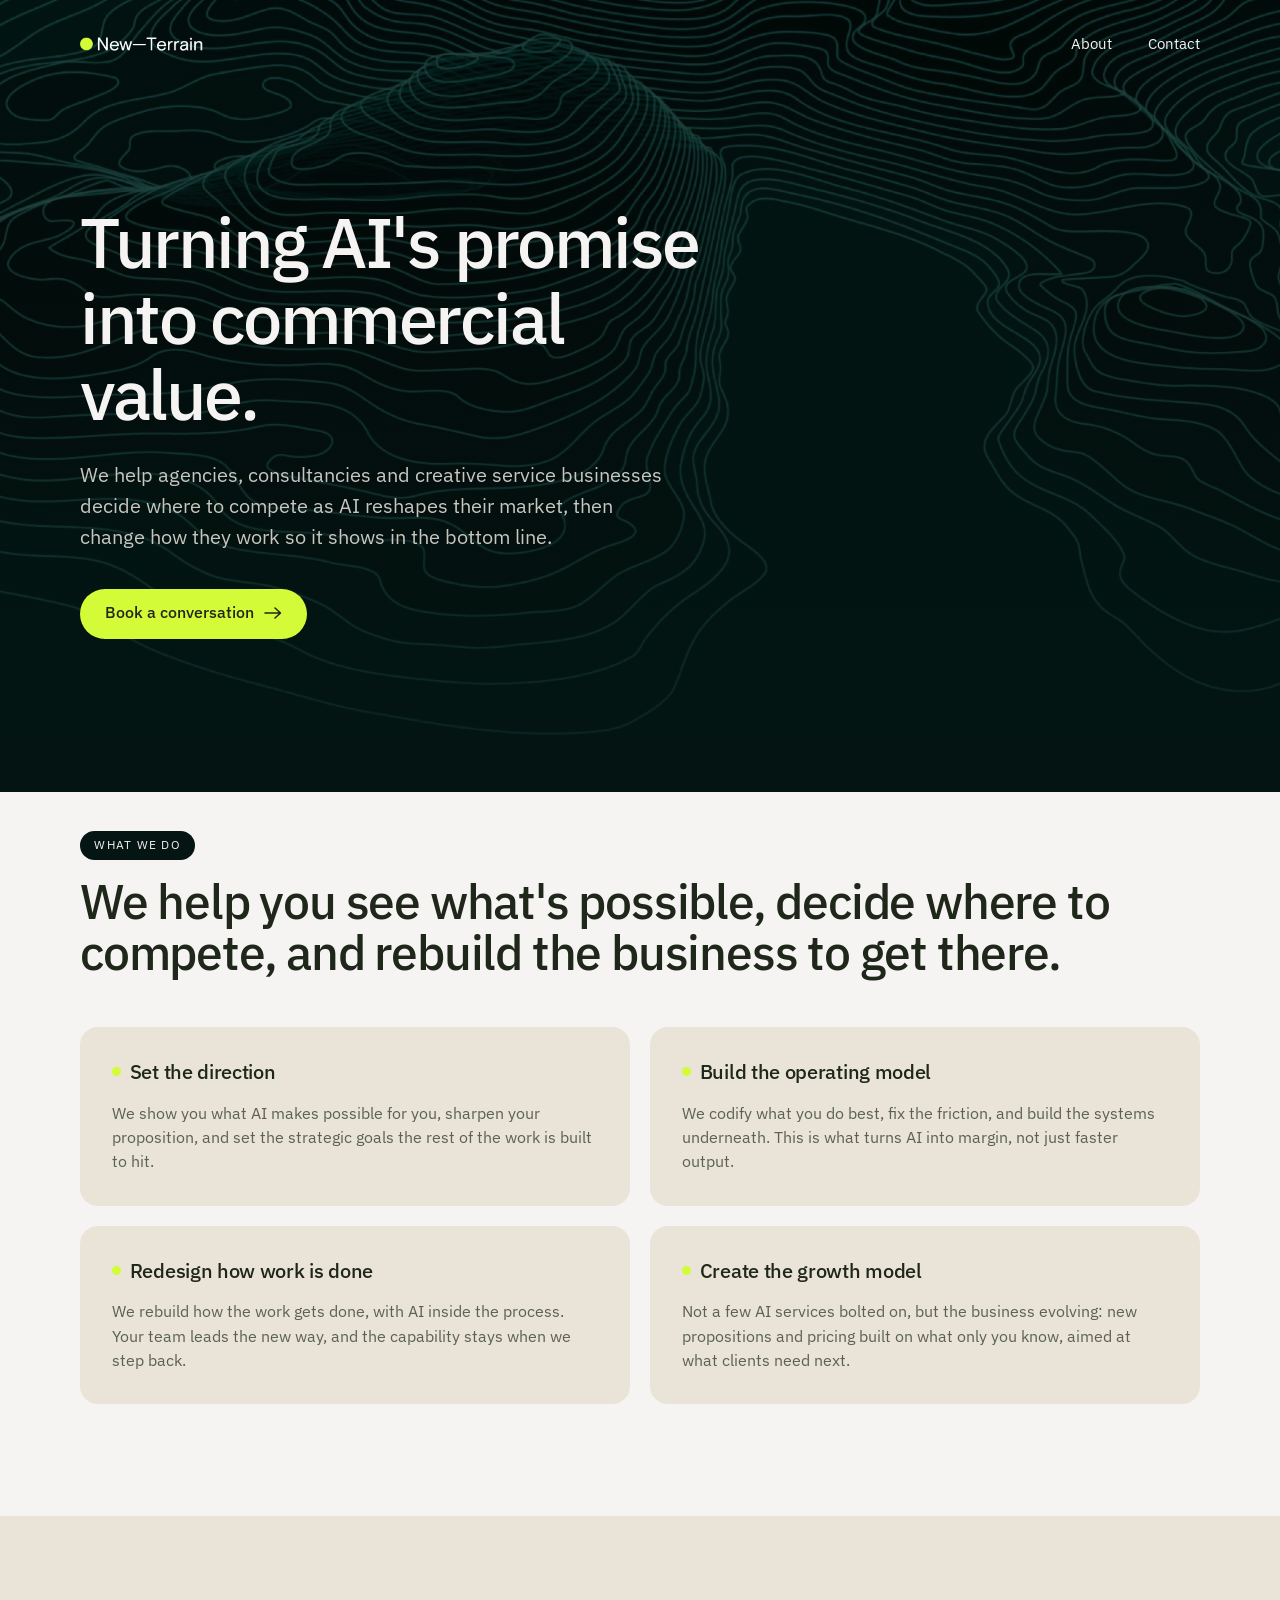
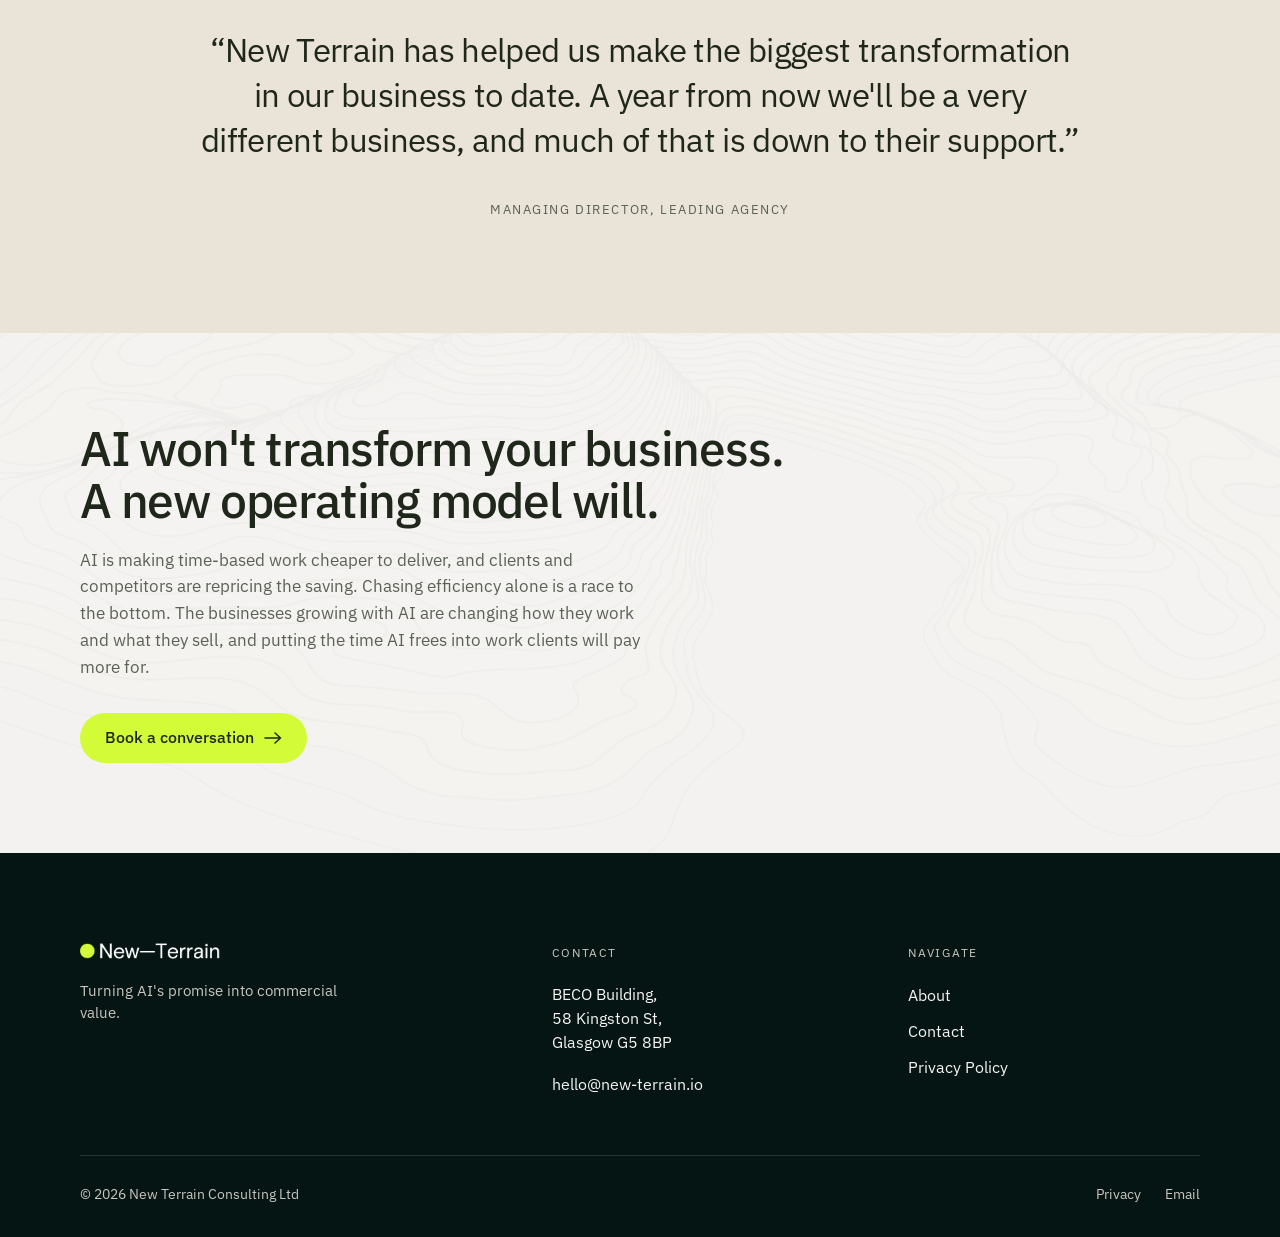
==== commit 31e5ec2b: "October 2026 copy update: repositioning for agencies, consultancies and creative service businesses " ====
--- a/index.html
+++ b/index.html
@@ -3,8 +3,8 @@
 <head>
 <meta charset="utf-8">
 <meta name="viewport" content="width=device-width, initial-scale=1">
-<title>New—Terrain — Turning AI's promise into commercial value</title>
-<meta name="description" content="Helping growth businesses turn more AI activity into real return.">
+<title>New—Terrain | AI transformation for agencies and consultancies</title>
+<meta name="description" content="We help agencies, consultancies and creative service businesses change how they work with AI, so it shows in the bottom line.">
 <link rel="icon" type="image/png" href="/assets/favicon.png">
 <link rel="apple-touch-icon" href="/assets/apple-touch-icon.png">
 <link rel="preconnect" href="https://fonts.googleapis.com">
@@ -12,8 +12,8 @@
 <link href="https://fonts.googleapis.com/css2?family=IBM+Plex+Sans:wght@300;400;500;600&display=swap" rel="stylesheet">
 <link rel="stylesheet" href="/styles.css">
 <link rel="canonical" href="https://new-terrain.io/">
-<meta property="og:title" content="New—Terrain — Turning AI's promise into commercial value">
-<meta property="og:description" content="Helping growth businesses turn more AI activity into real return.">
+<meta property="og:title" content="New—Terrain | AI transformation for agencies and consultancies">
+<meta property="og:description" content="We help agencies, consultancies and creative service businesses change how they work with AI, so it shows in the bottom line.">
 <meta property="og:type" content="website">
 <meta property="og:url" content="https://new-terrain.io/">
 <meta property="og:image" content="https://new-terrain.io/assets/og-image.png">
@@ -22,8 +22,8 @@
 <meta property="og:site_name" content="New—Terrain">
 <meta property="og:locale" content="en_GB">
 <meta name="twitter:card" content="summary_large_image">
-<meta name="twitter:title" content="New—Terrain — Turning AI's promise into commercial value">
-<meta name="twitter:description" content="Helping growth businesses turn more AI activity into real return.">
+<meta name="twitter:title" content="New—Terrain | AI transformation for agencies and consultancies">
+<meta name="twitter:description" content="We help agencies, consultancies and creative service businesses change how they work with AI, so it shows in the bottom line.">
 <meta name="twitter:image" content="https://new-terrain.io/assets/og-image.png">
 <script type="application/ld+json">
 {
@@ -35,7 +35,7 @@
   "logo": "https://new-terrain.io/assets/logo-black.png",
   "image": "https://new-terrain.io/assets/og-image.png",
   "email": "hello@new-terrain.io",
-  "description": "Helping growth businesses turn more AI activity into real return.",
+  "description": "We help agencies, consultancies and creative service businesses change how they work with AI, so it shows in the bottom line.",
   "address": {
     "@type": "PostalAddress",
     "streetAddress": "BECO Building, 58 Kingston St",
@@ -82,7 +82,7 @@
   </div>
   <div class="container hero__inner">
     <h1>Turning AI's promise into commercial value.</h1>
-    <p class="lead">Helping growth businesses turn more AI activity into real return.</p>
+    <p class="lead">We help agencies, consultancies and creative service businesses decide where to compete as AI reshapes their market, then change how they work so it shows in the bottom line.</p>
     <div class="hero__cta">
       <a class="btn btn--primary" href="/contact/">
         Book a conversation <svg class="arrow" width="18" height="12" viewBox="0 0 18 12" fill="none" xmlns="http://www.w3.org/2000/svg" aria-hidden="true"><path d="M1 6h15.5M11 1l5.5 5L11 11" stroke="currentColor" stroke-width="1.5" stroke-linecap="round" stroke-linejoin="round"/></svg>
@@ -91,30 +91,26 @@
   </div>
 </section>
 
-<section class="intro">
-  <div class="container">
-    <p class="intro__lead">New Terrain helps growth businesses capture the value AI promises. We build the operational foundations, the capability in your people, and the new propositions that turn that promise into commercial return.</p>
-  </div>
-</section>
-
 <section class="approach" id="approach" style="padding-top: clamp(2rem, 3vw, 2.5rem);">
   <div class="container">
-    <span class="pill">What we deliver</span>
+    <span class="pill" style="margin-bottom: 1rem;">What we do</span>
+    <h2 style="max-width: 46ch; margin-bottom: clamp(2rem, 4vw, 3rem);">We help you see what's possible, decide where to compete, and rebuild the business to get there.</h2>
     <div class="approach__grid">
       <article class="card">
-        <div class="card__num"><span class="card__dot" aria-hidden="true"></span>01 — Strategy</div>
-        <h3>Know where AI will deliver value</h3>
-        <p>A clear view of where the business is now, where it is going, and where AI genuinely earns its place.</p>
-      </article>
-      <article class="card">
-        <div class="card__num"><span class="card__dot" aria-hidden="true"></span>02 — Operations</div>
-        <h3>Get AI working on what matters</h3>
-        <p>The business running better: AI inside the operations that win and run the work, margin recovered, capacity freed, building capability in your team to lead.</p>
-      </article>
-      <article class="card">
-        <div class="card__num"><span class="card__dot" aria-hidden="true"></span>03 — Growth</div>
-        <h3>Early wins into lasting advantage</h3>
-        <p>New propositions, pricing and services that turn freed capacity into commercial return.</p>
+        <h3><span class="card__dot" aria-hidden="true"></span>Set the direction</h3>
+        <p>We show you what AI makes possible for you, sharpen your proposition, and set the strategic goals the rest of the work is built to hit.</p>
+      </article>
+      <article class="card">
+        <h3><span class="card__dot" aria-hidden="true"></span>Build the operating model</h3>
+        <p>We codify what you do best, fix the friction, and build the systems underneath. This is what turns AI into margin, not just faster output.</p>
+      </article>
+      <article class="card">
+        <h3><span class="card__dot" aria-hidden="true"></span>Redesign how work is done</h3>
+        <p>We rebuild how the work gets done, with AI inside the process. Your team leads the new way, and the capability stays when we step back.</p>
+      </article>
+      <article class="card">
+        <h3><span class="card__dot" aria-hidden="true"></span>Create the growth model</h3>
+        <p>Not a few AI services bolted on, but the business evolving: new propositions and pricing built on what only you know, aimed at what clients need next.</p>
       </article>
     </div>
 
@@ -125,7 +121,7 @@
   <div class="container">
     <div class="quote__inner">
       <blockquote>&ldquo;New Terrain has helped us make the biggest transformation in our business to date. A year from now we'll be a very different business, and much of that is down to their support.&rdquo;</blockquote>
-      <cite>Managing Director, Leading Consultancy</cite>
+      <cite>Managing Director, Leading Agency</cite>
     </div>
   </div>
 </section>
@@ -135,8 +131,8 @@
     <img src="/assets/mission-header.avif" alt="" aria-hidden="true">
   </div>
   <div class="container callout-close__inner">
-    <h2>Everyone's investing in AI.<br>Few can point to the return.</h2>
-    <p>The tools are live, the team is experimenting, the pilots are running. But the work rarely scales, and the value rarely reaches the bottom line. More AI won't close that gap. A clearer way of using it will.</p>
+    <h2>AI won't transform your business.<br>A new operating model will.</h2>
+    <p>AI is making time-based work cheaper to deliver, and clients and competitors are repricing the saving. Chasing efficiency alone is a race to the bottom. The businesses growing with AI are changing how they work and what they sell, and putting the time AI frees into work clients will pay more for.</p>
     <a class="btn btn--primary" href="/contact/">
       Book a conversation <svg class="arrow" width="18" height="12" viewBox="0 0 18 12" fill="none" xmlns="http://www.w3.org/2000/svg" aria-hidden="true"><path d="M1 6h15.5M11 1l5.5 5L11 11" stroke="currentColor" stroke-width="1.5" stroke-linecap="round" stroke-linejoin="round"/></svg>
     </a>
--- a/styles.css
+++ b/styles.css
@@ -277,7 +277,7 @@
 
 .approach__grid {
   display: grid;
-  grid-template-columns: repeat(3, minmax(0, 1fr));
+  grid-template-columns: repeat(2, minmax(0, 1fr));
   gap: 1.25rem;
 }
 
@@ -674,7 +674,7 @@
 
 .callout-close h2 {
   color: var(--text-dark);
-  max-width: 22ch;
+  max-width: 44ch;
   margin-bottom: 1.25rem;
 }
 
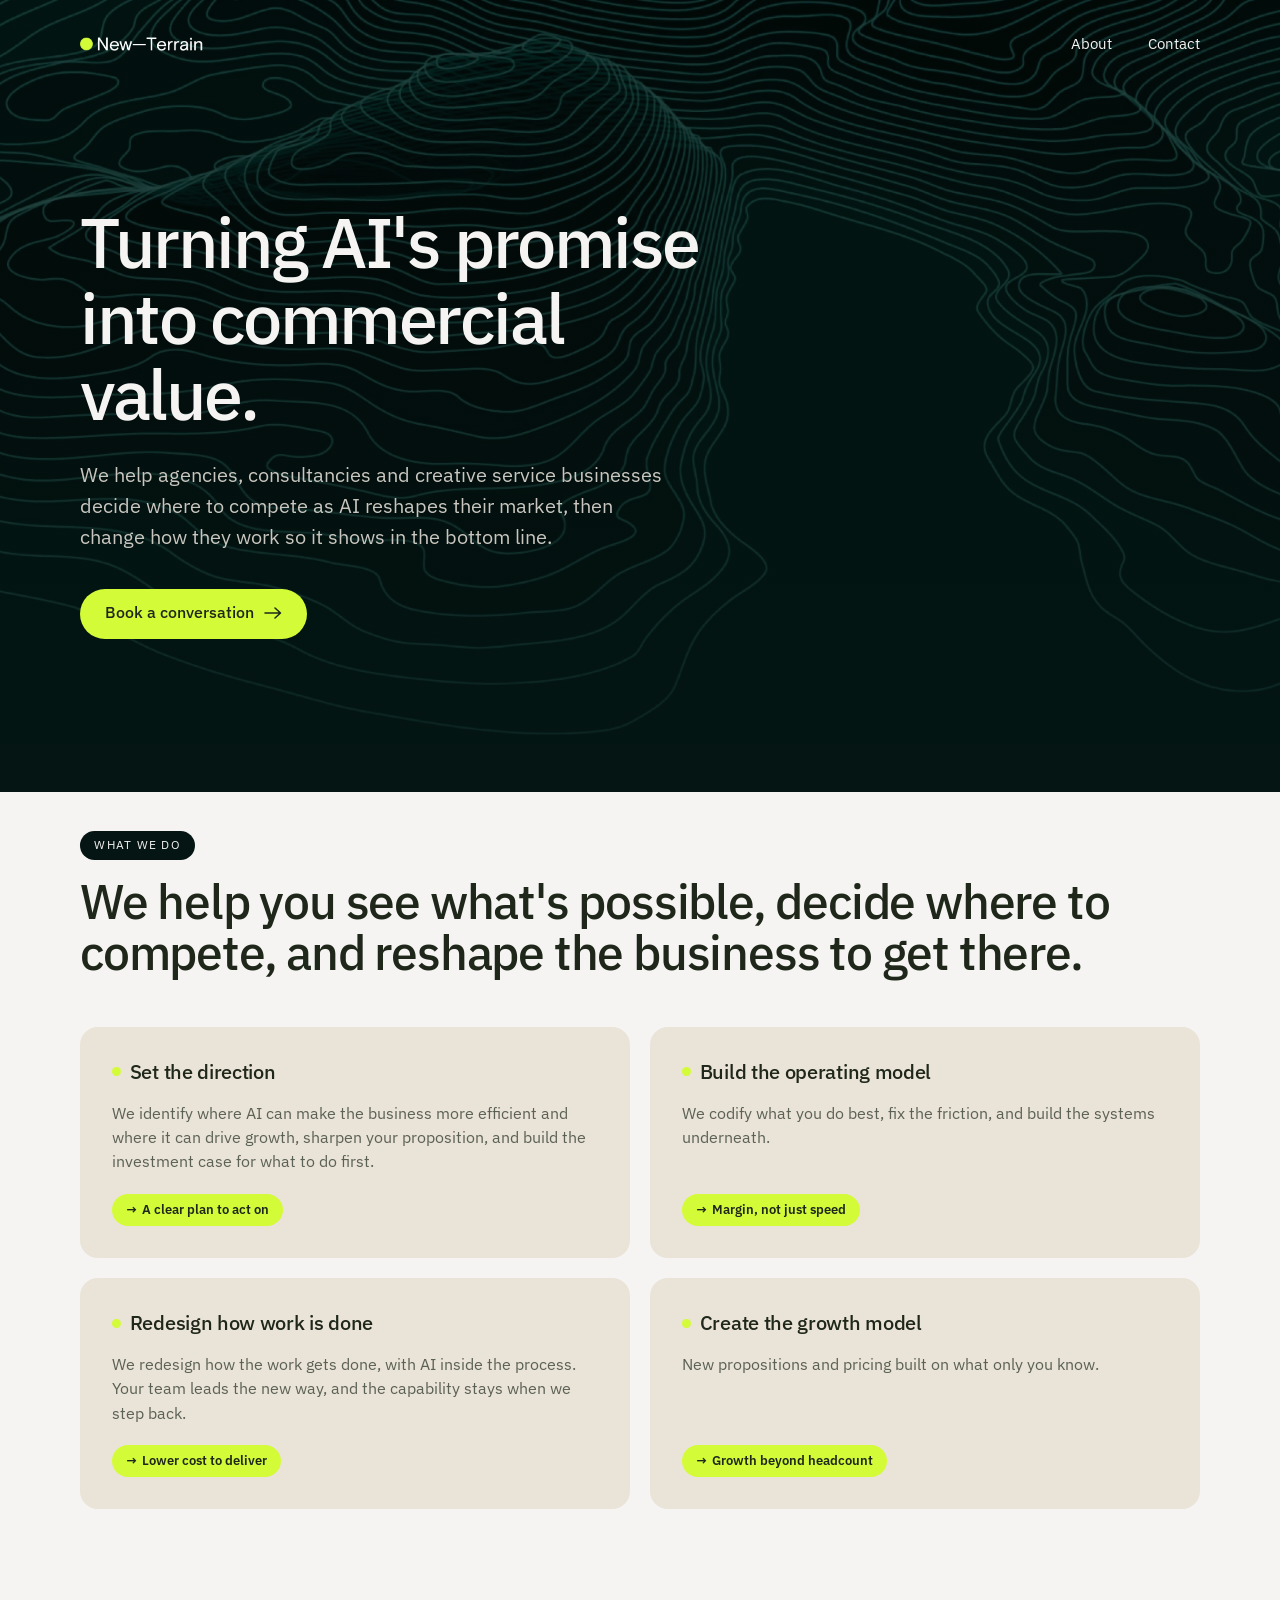
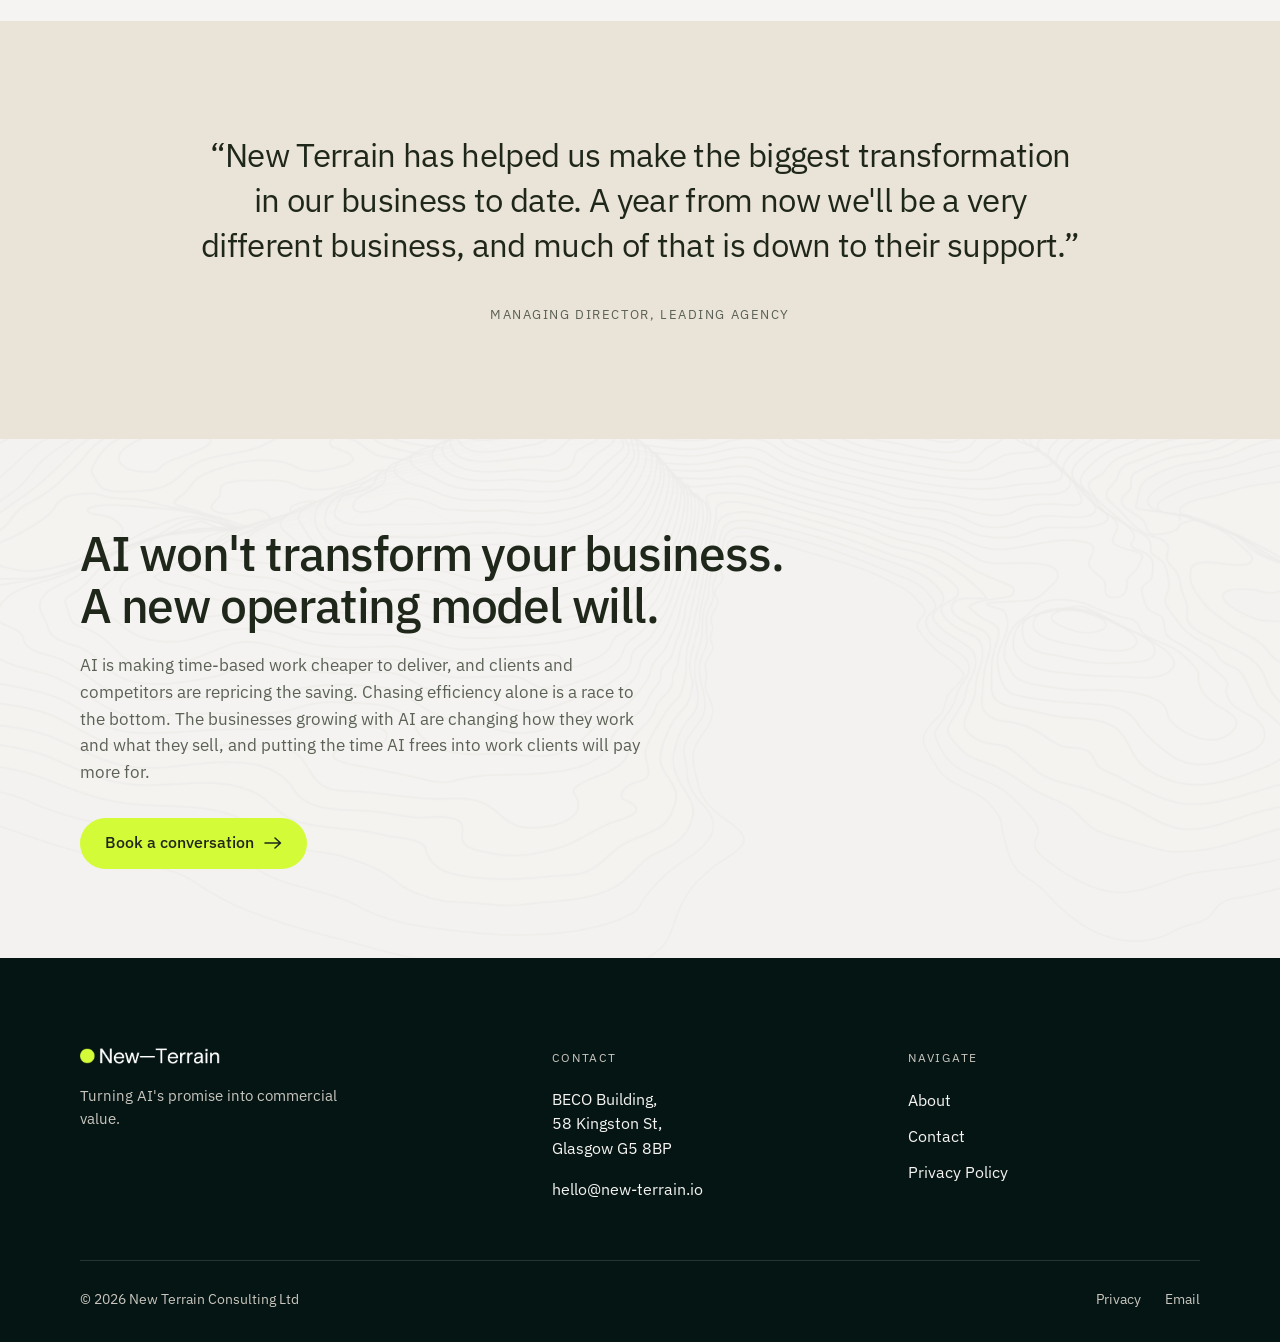
==== commit 1f6d6ea1: "Rework 'What we do' into four outcome-tagged cards, extend About headline to three lines Replaces th" ====
--- a/index.html
+++ b/index.html
@@ -94,23 +94,27 @@
 <section class="approach" id="approach" style="padding-top: clamp(2rem, 3vw, 2.5rem);">
   <div class="container">
     <span class="pill" style="margin-bottom: 1rem;">What we do</span>
-    <h2 style="max-width: 46ch; margin-bottom: clamp(2rem, 4vw, 3rem);">We help you see what's possible, decide where to compete, and rebuild the business to get there.</h2>
+    <h2 style="max-width: 46ch; margin-bottom: clamp(2rem, 4vw, 3rem);">We help you see what's possible, decide where to compete, and reshape the business to get there.</h2>
     <div class="approach__grid">
       <article class="card">
         <h3><span class="card__dot" aria-hidden="true"></span>Set the direction</h3>
-        <p>We show you what AI makes possible for you, sharpen your proposition, and set the strategic goals the rest of the work is built to hit.</p>
+        <p>We identify where AI can make the business more efficient and where it can drive growth, sharpen your proposition, and build the investment case for what to do first.</p>
+        <span class="card__tag"><span class="card__tag-arrow" aria-hidden="true">→</span>A clear plan to act on</span>
       </article>
       <article class="card">
         <h3><span class="card__dot" aria-hidden="true"></span>Build the operating model</h3>
-        <p>We codify what you do best, fix the friction, and build the systems underneath. This is what turns AI into margin, not just faster output.</p>
+        <p>We codify what you do best, fix the friction, and build the systems underneath.</p>
+        <span class="card__tag"><span class="card__tag-arrow" aria-hidden="true">→</span>Margin, not just speed</span>
       </article>
       <article class="card">
         <h3><span class="card__dot" aria-hidden="true"></span>Redesign how work is done</h3>
-        <p>We rebuild how the work gets done, with AI inside the process. Your team leads the new way, and the capability stays when we step back.</p>
+        <p>We redesign how the work gets done, with AI inside the process. Your team leads the new way, and the capability stays when we step back.</p>
+        <span class="card__tag"><span class="card__tag-arrow" aria-hidden="true">→</span>Lower cost to deliver</span>
       </article>
       <article class="card">
         <h3><span class="card__dot" aria-hidden="true"></span>Create the growth model</h3>
-        <p>Not a few AI services bolted on, but the business evolving: new propositions and pricing built on what only you know, aimed at what clients need next.</p>
+        <p>New propositions and pricing built on what only you know.</p>
+        <span class="card__tag"><span class="card__tag-arrow" aria-hidden="true">→</span>Growth beyond headcount</span>
       </article>
     </div>
 
--- a/styles.css
+++ b/styles.css
@@ -311,7 +311,22 @@
 
 .card h3 { margin-bottom: 1rem; }
 
-.card p { color: var(--text-muted); font-size: 0.98rem; line-height: 1.55; }
+.card p { color: var(--text-muted); font-size: 0.98rem; line-height: 1.55; margin-bottom: 1.25rem; }
+
+.card__tag {
+  align-self: flex-start;
+  margin-top: auto;
+  display: inline-flex;
+  align-items: center;
+  background: var(--accent);
+  color: var(--text-dark);
+  padding: 0.4rem 0.9rem;
+  border-radius: 999px;
+  font-weight: 600;
+  font-size: 0.8rem;
+}
+
+.card__tag-arrow { margin-right: 0.35em; }
 
 .approach__footnote {
   margin-top: clamp(3rem, 5vw, 4rem);
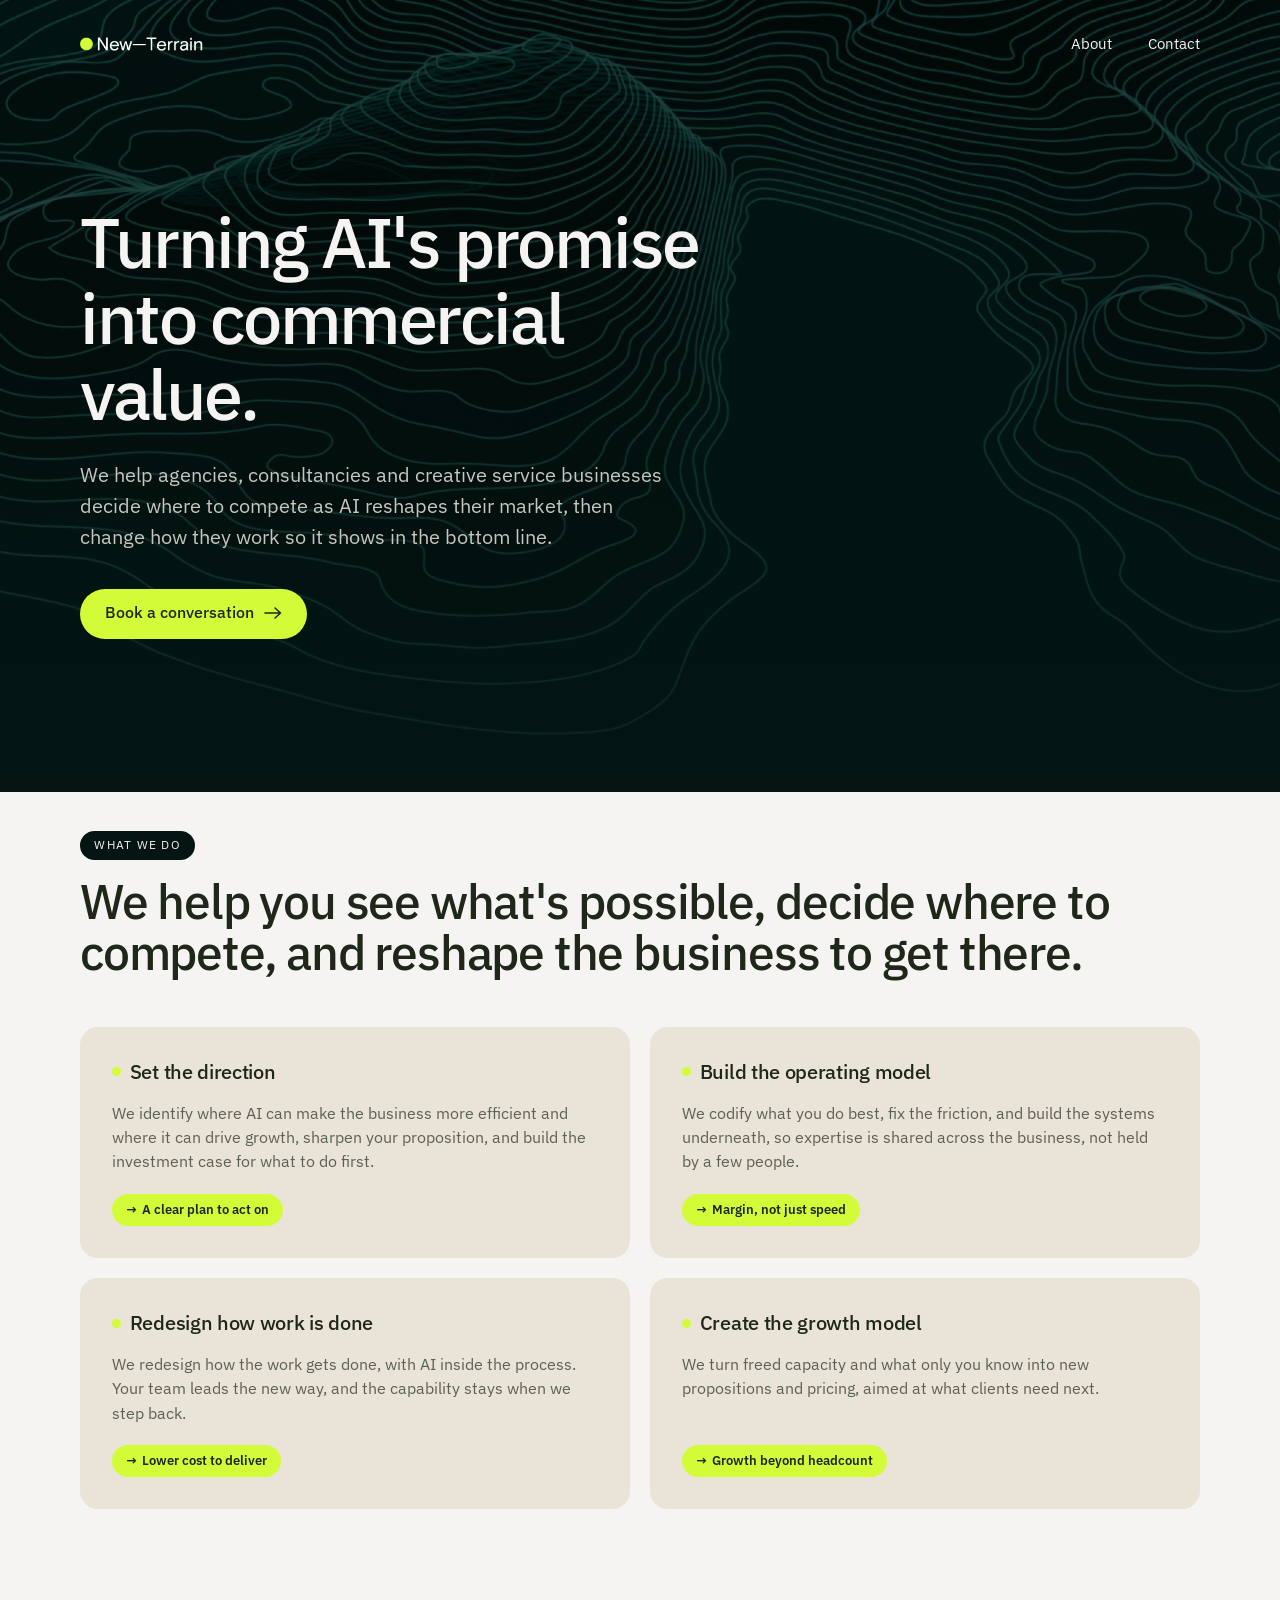
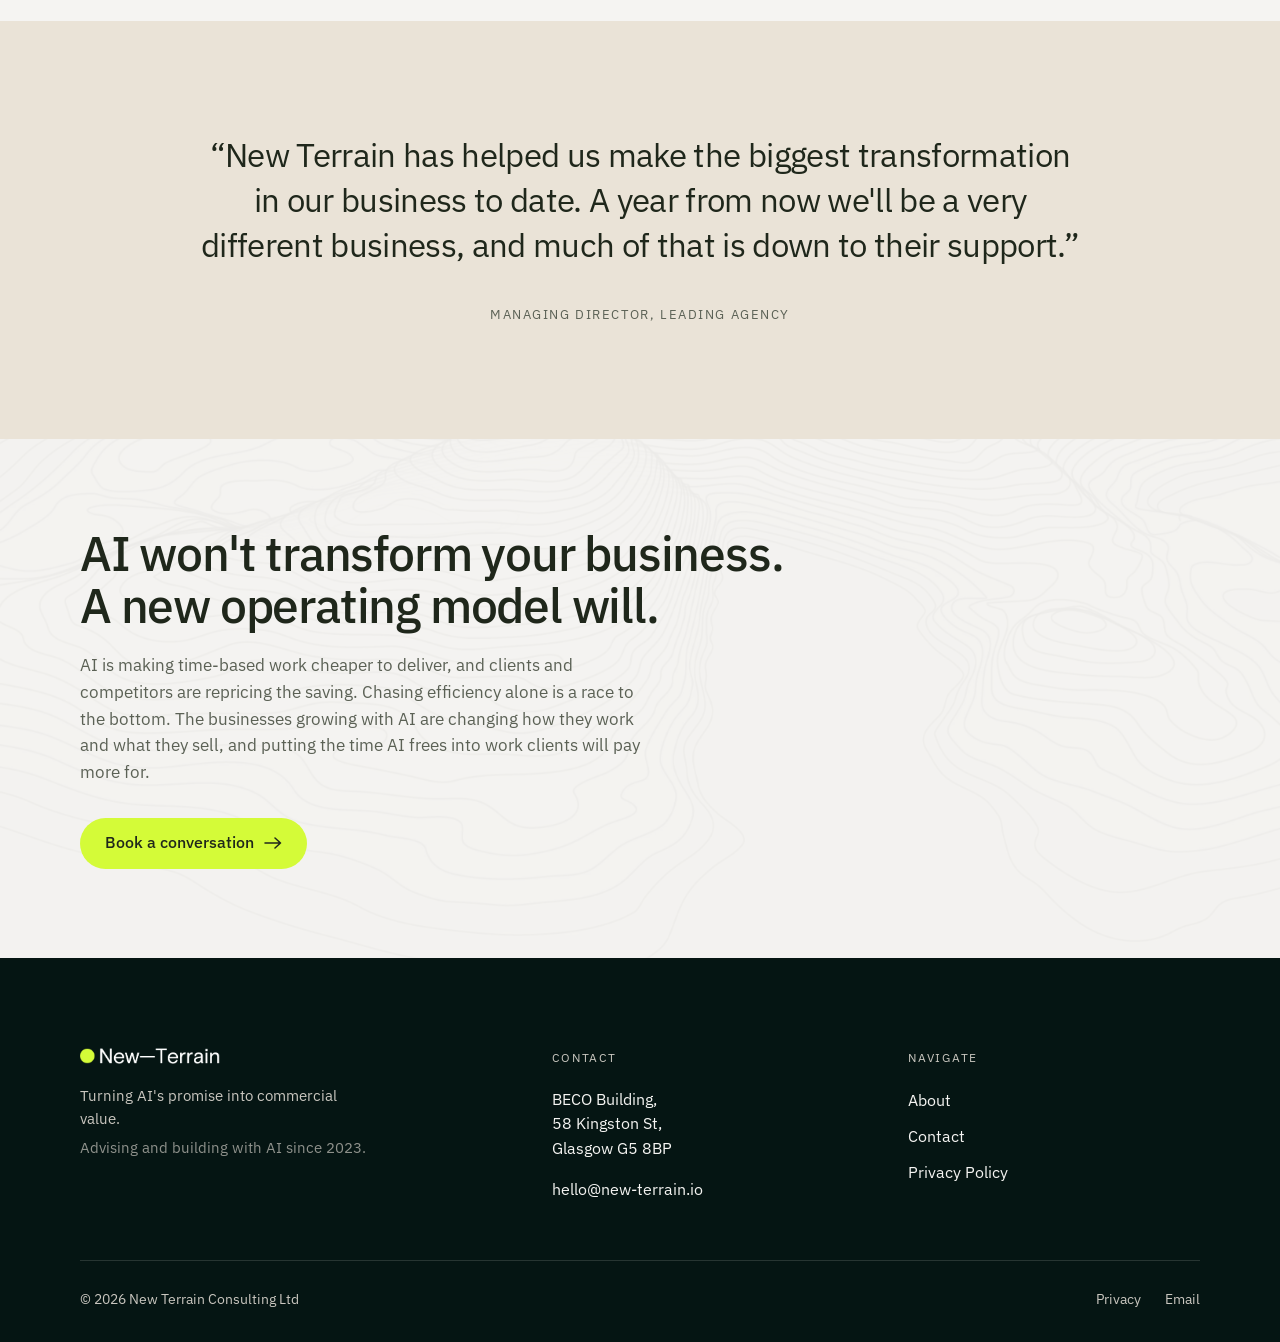
==== commit 5c2fdd51: "Add 'since 2023' credibility line, sharpen 'What we do' card copy Adds a smaller 'Advising and build" ====
--- a/index.html
+++ b/index.html
@@ -103,7 +103,7 @@
       </article>
       <article class="card">
         <h3><span class="card__dot" aria-hidden="true"></span>Build the operating model</h3>
-        <p>We codify what you do best, fix the friction, and build the systems underneath.</p>
+        <p>We codify what you do best, fix the friction, and build the systems underneath, so expertise is shared across the business, not held by a few people.</p>
         <span class="card__tag"><span class="card__tag-arrow" aria-hidden="true">→</span>Margin, not just speed</span>
       </article>
       <article class="card">
@@ -113,7 +113,7 @@
       </article>
       <article class="card">
         <h3><span class="card__dot" aria-hidden="true"></span>Create the growth model</h3>
-        <p>New propositions and pricing built on what only you know.</p>
+        <p>We turn freed capacity and what only you know into new propositions and pricing, aimed at what clients need next.</p>
         <span class="card__tag"><span class="card__tag-arrow" aria-hidden="true">→</span>Growth beyond headcount</span>
       </article>
     </div>
@@ -149,6 +149,7 @@
       <div class="footer-brand">
         <img src="/assets/logo-white.png" alt="New Terrain">
         <p>Turning AI's promise into commercial value.</p>
+        <p class="footer-brand__since">Advising and building with AI since 2023.</p>
       </div>
       <div class="footer-col">
         <h4>Contact</h4>
--- a/styles.css
+++ b/styles.css
@@ -594,6 +594,7 @@
 
 .footer-brand img { height: 16px; margin-bottom: 1.25rem; }
 .footer-brand p { color: var(--text-light-muted); max-width: 32ch; font-size: 0.95rem; line-height: 1.5; }
+.footer-brand__since { font-size: 0.8rem; opacity: 0.7; margin-top: 0.4rem; }
 
 .footer-col h4 {
   font-family: var(--font-sans);
